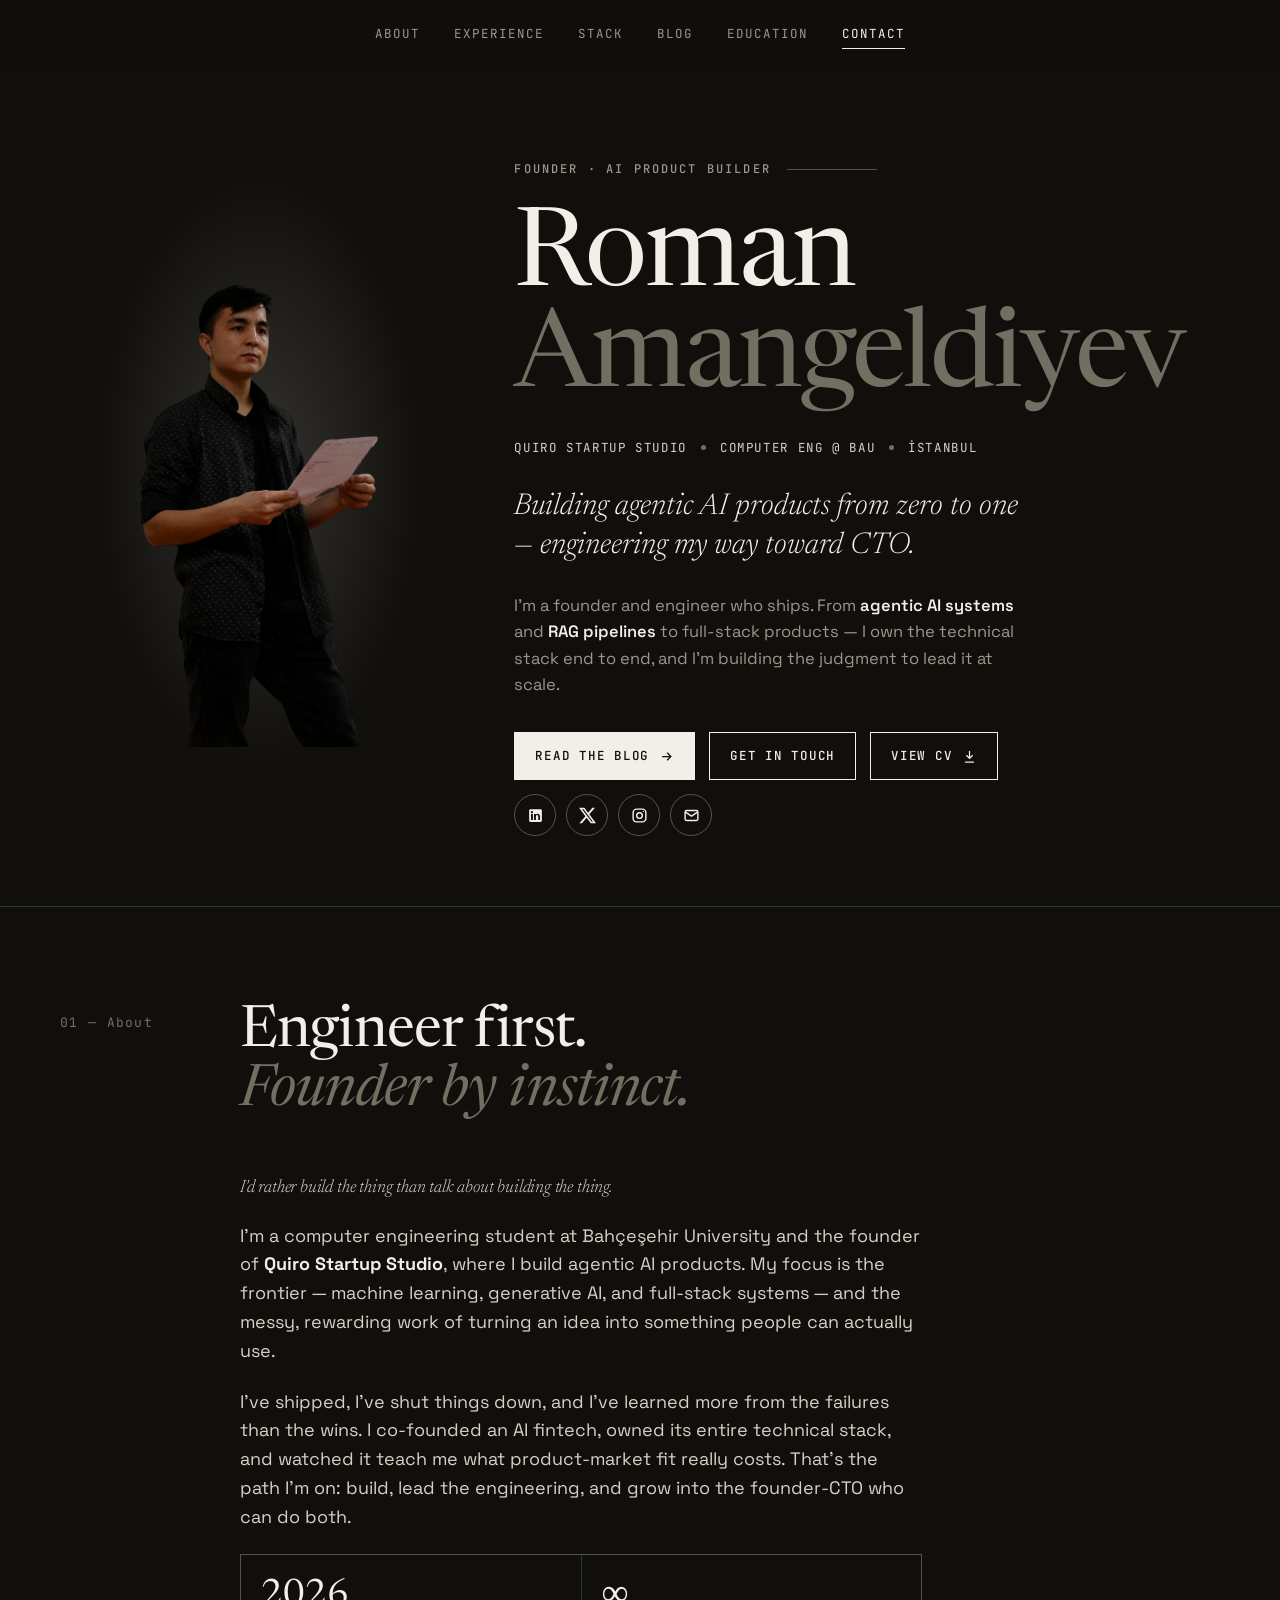
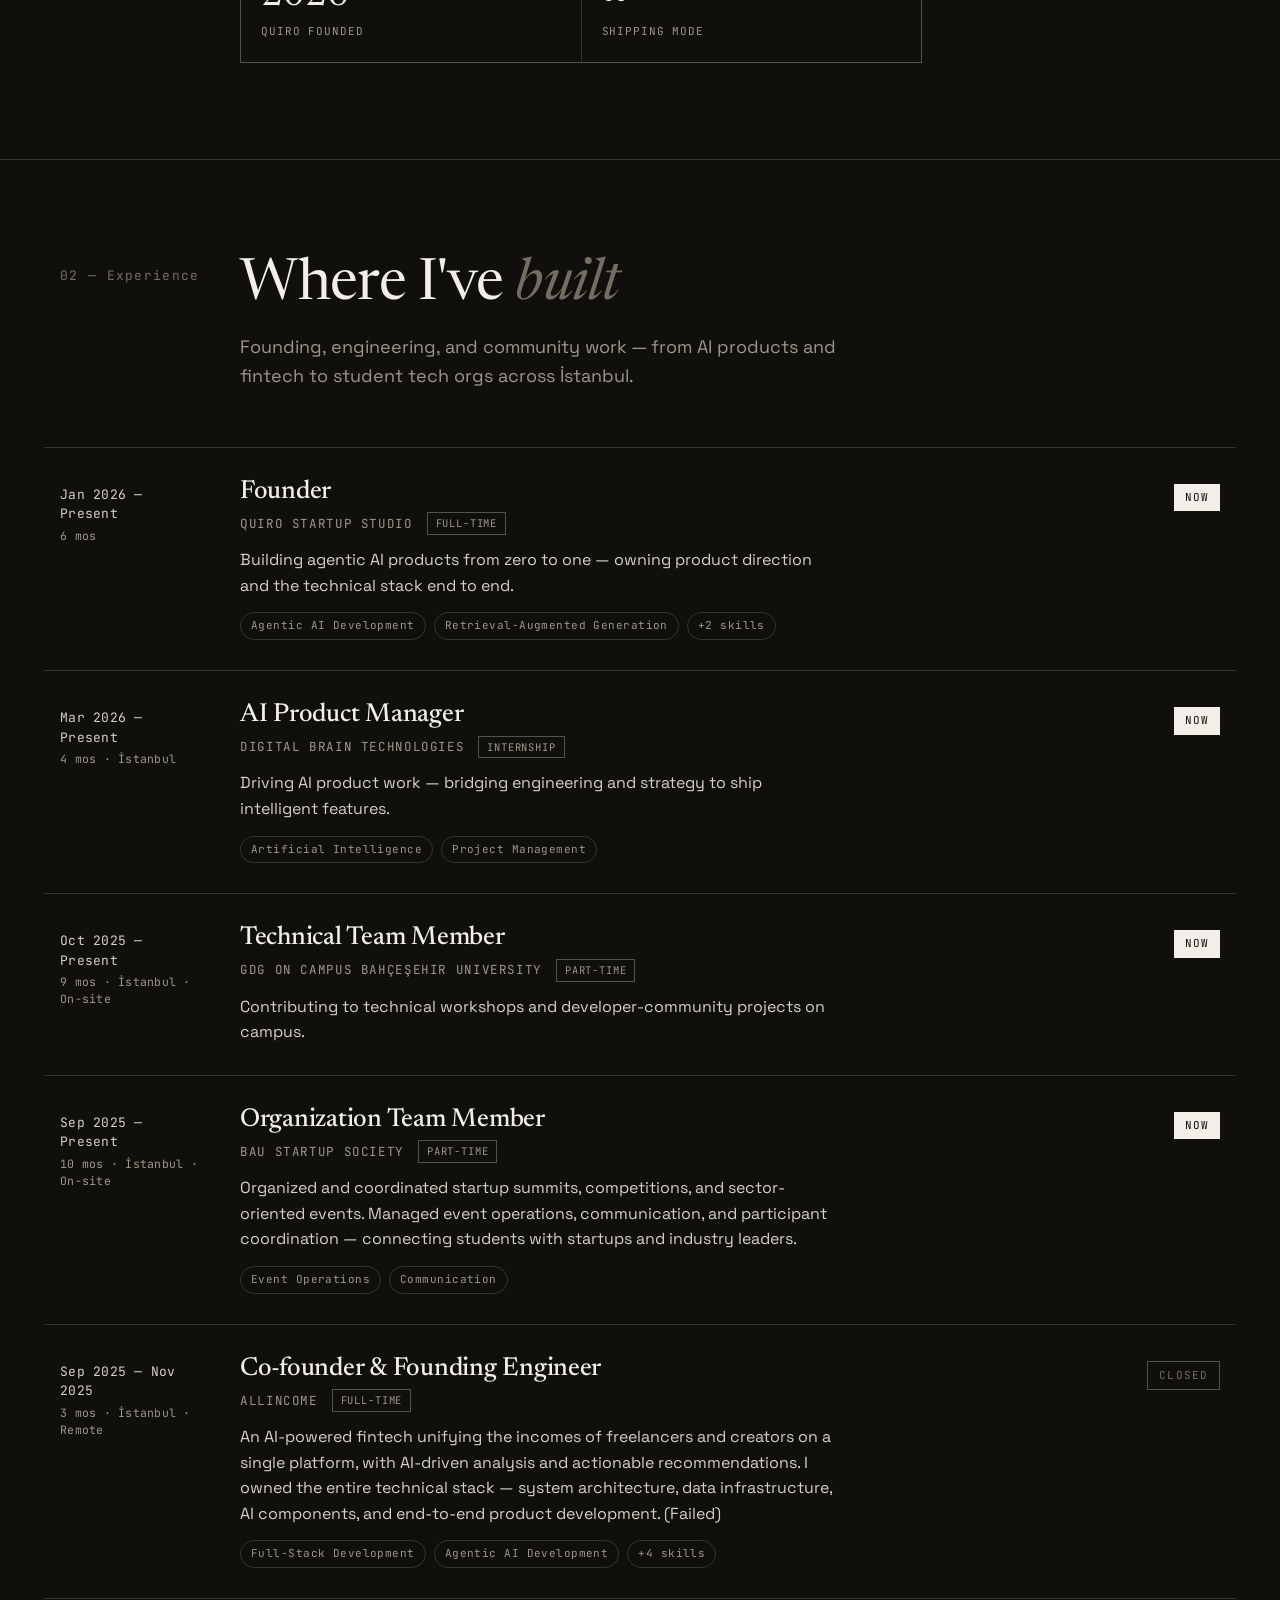
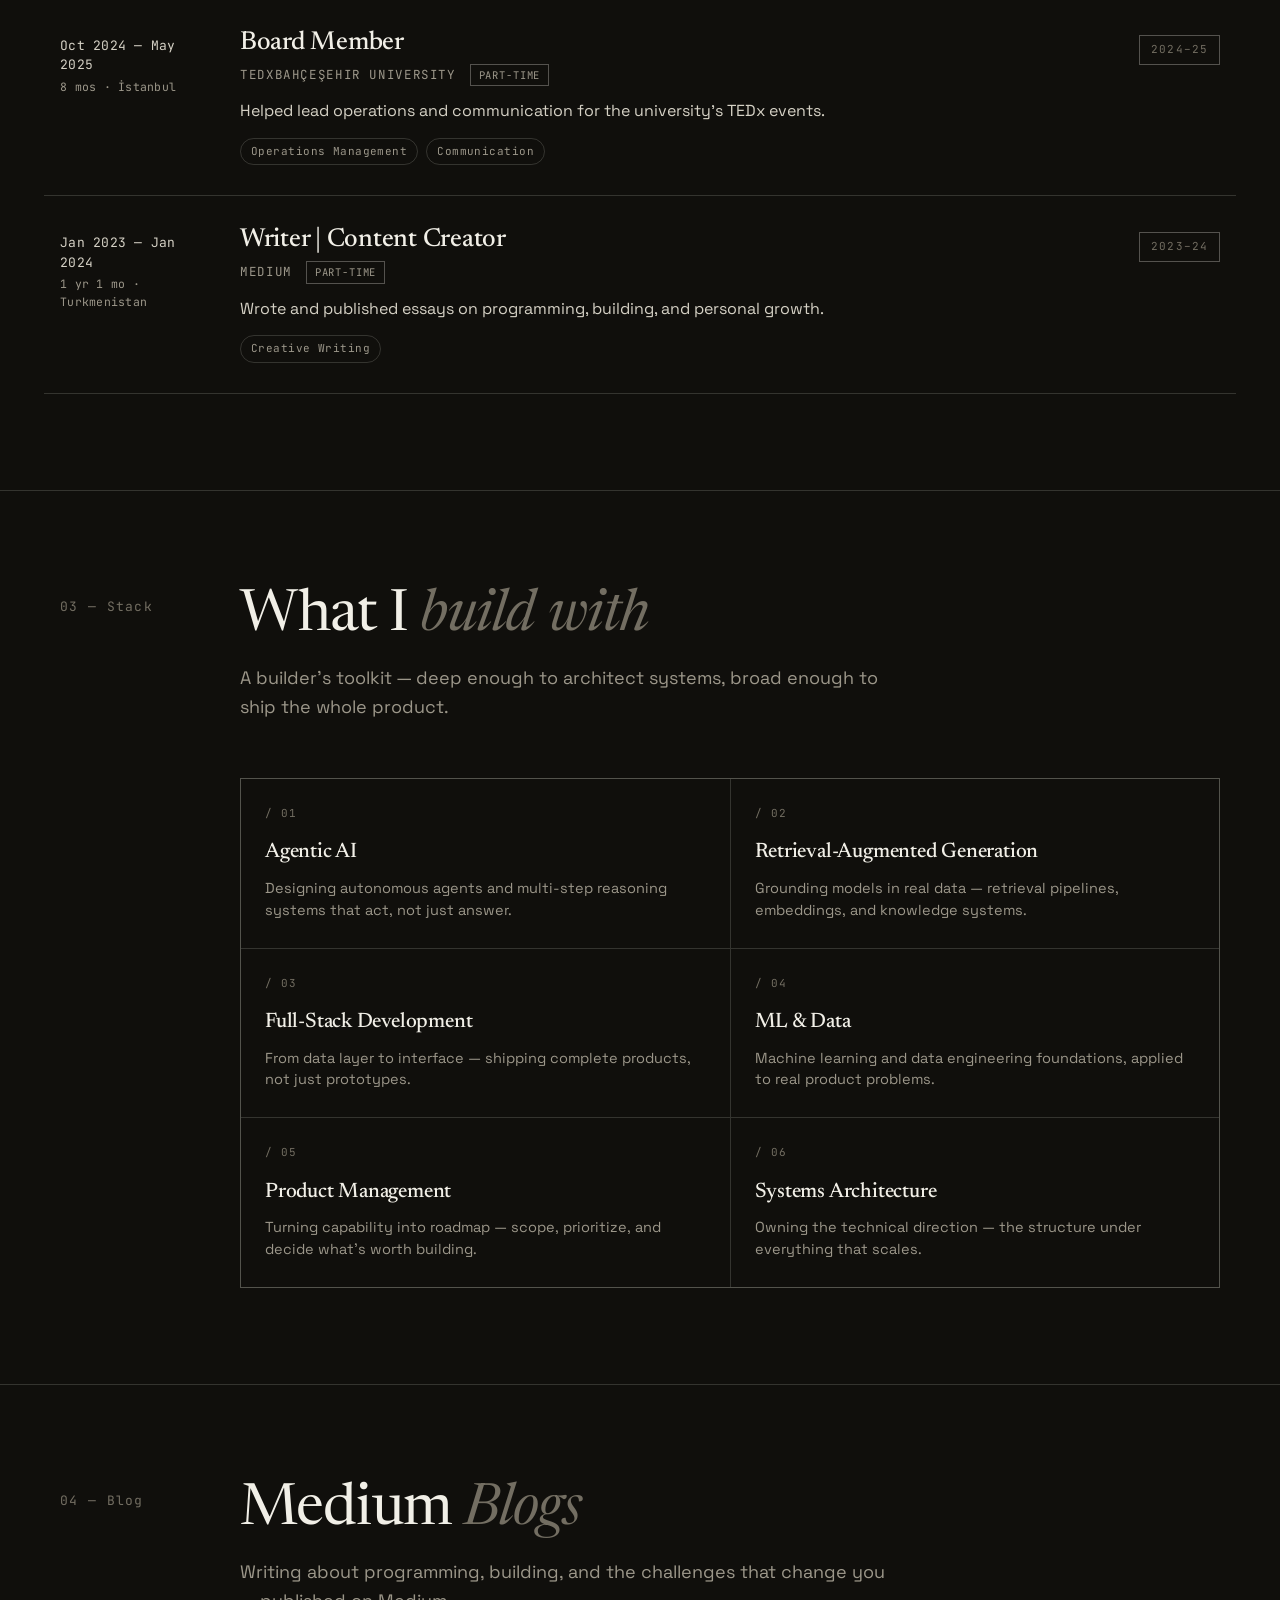
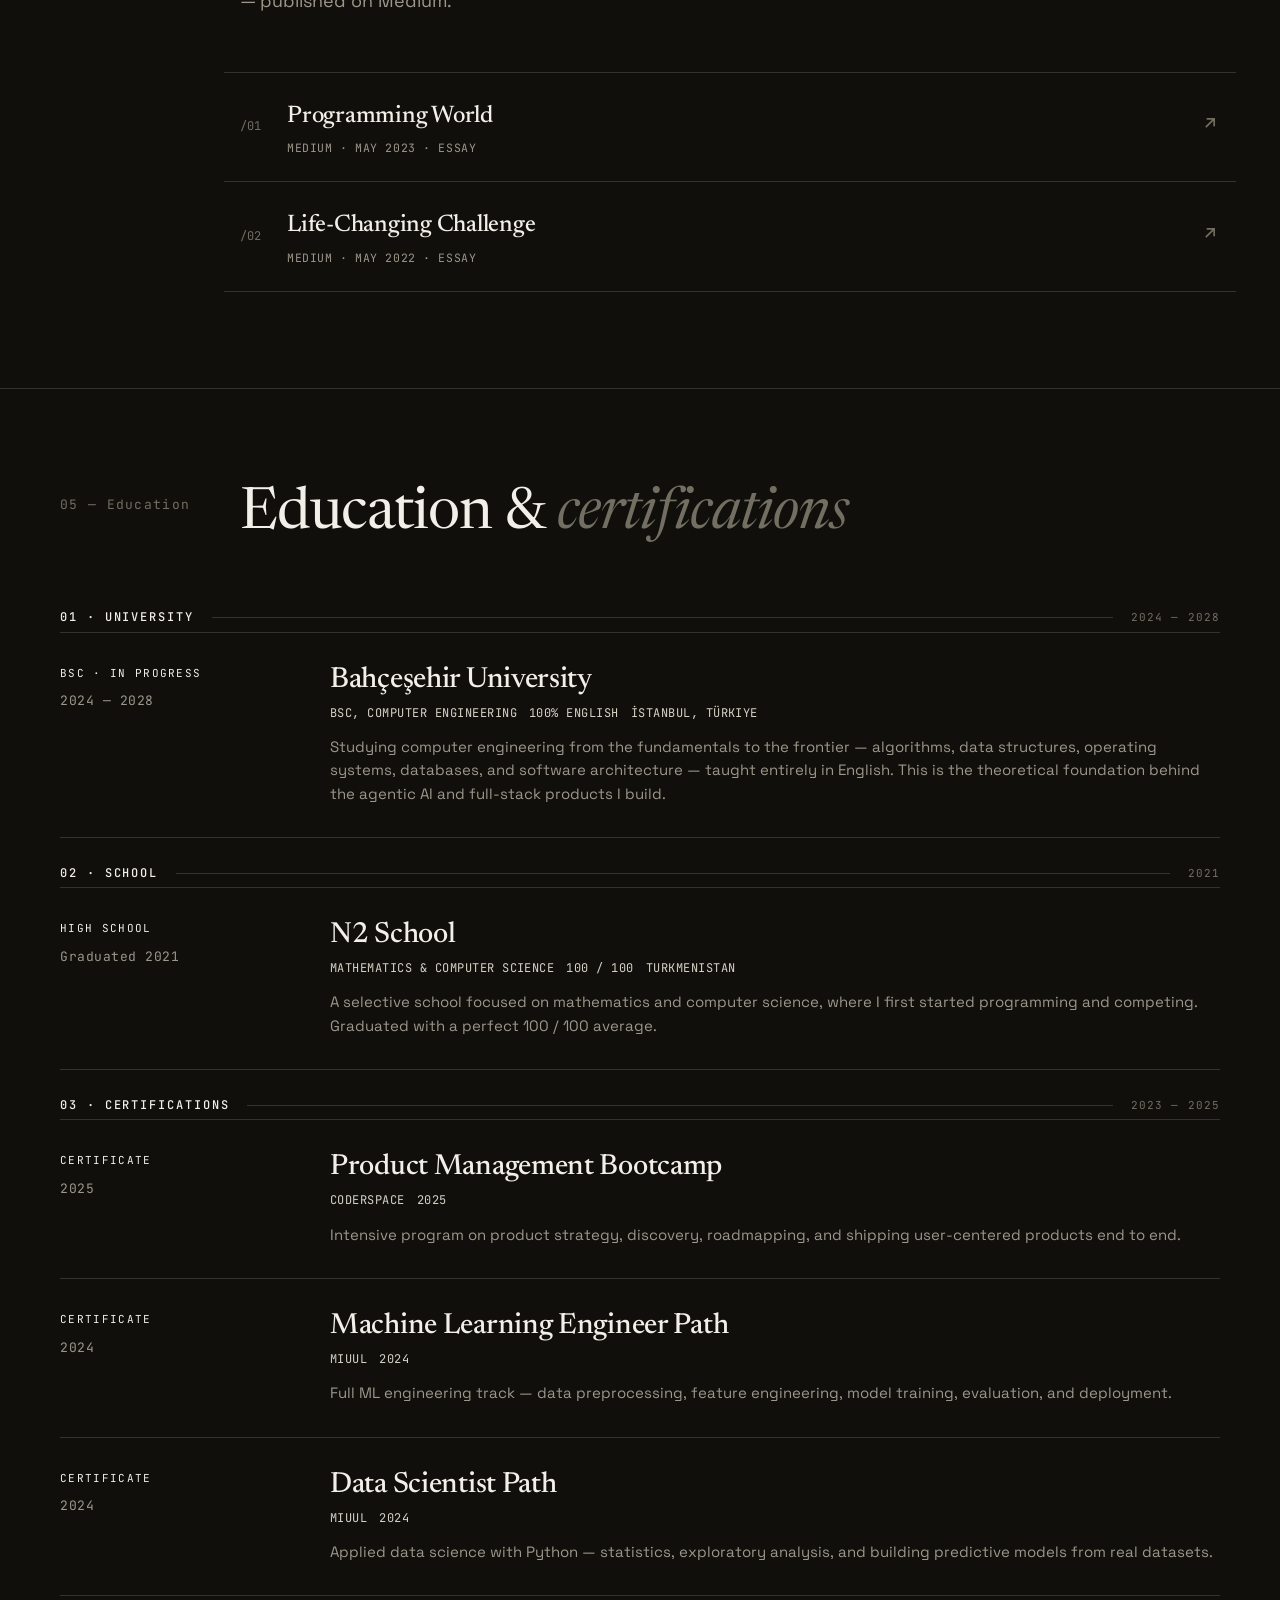
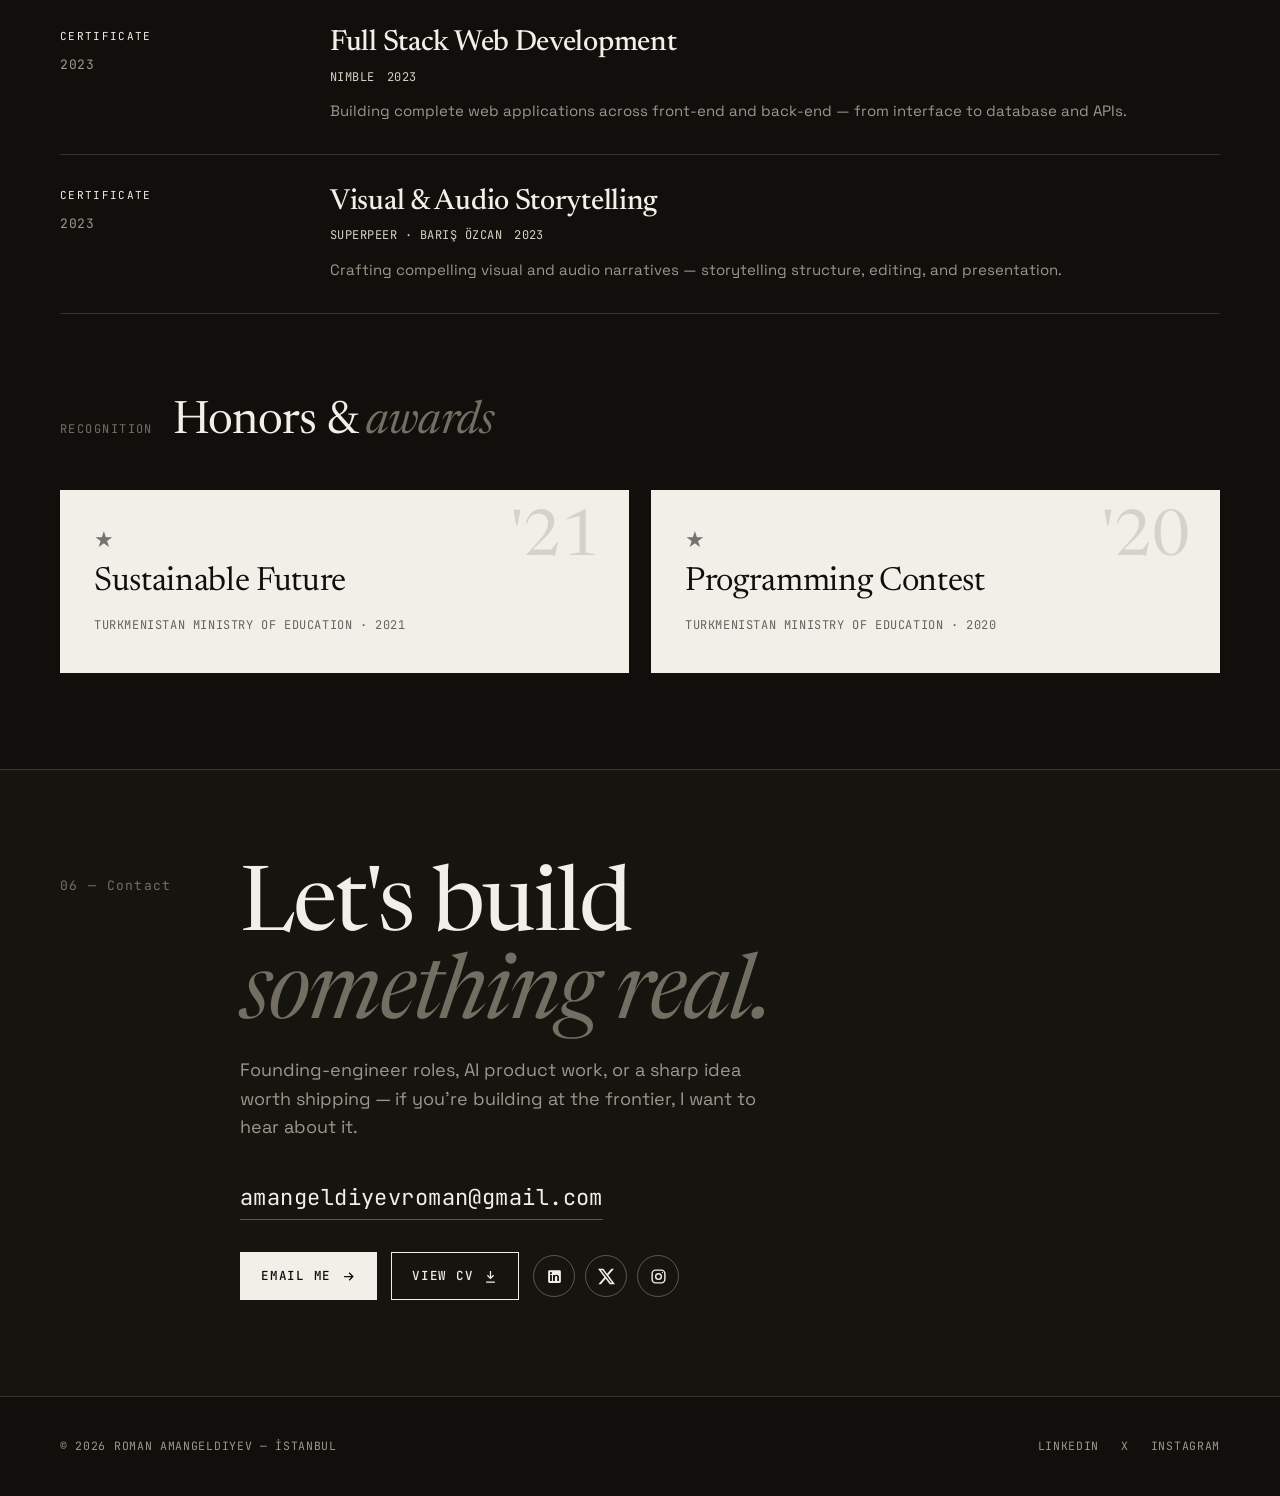
==== index.html @ cb84f057 "Fix URL typos in Open Graph metadata" ====
<!DOCTYPE html>
<html lang="en" data-theme="ink">
<head>
<meta charset="UTF-8" />
<meta name="viewport" content="width=device-width, initial-scale=1.0" />
<title>Roman Amangeldiyev — Founder & AI Product Builder</title>
<meta name="description" content="Roman Amangeldiyev — founder of Quiro Startup Studio and computer engineering student building agentic AI products from zero to one." />
<link rel="icon" type="image/svg+xml" href="assets/favicon.svg" />
<!-- SEO -->
<link rel="canonical" href="https://romanamangeldiev.github.io/" />
<meta name="robots" content="index, follow" />
<meta name="author" content="Roman Amangeldiyev" />
<!-- Google Search Console doğrulama tag'ini aşağıdaki satıra yapıştır (Verify adımında verilecek):
<meta name="google-site-verification" content="BURAYA_KOD" /> -->
<!-- Open Graph -->
<meta name="google-site-verification" content="Z0dlV5sCwQTFWwFZpipn6gQgQGacBdBtWV0O-WYoceY" />
<meta property="og:type" content="website" />
<meta property="og:url" content="https://romanamangeldiyev.github.io/" />
<meta property="og:site_name" content="Roman Amangeldiyev" />
<meta property="og:title" content="Roman Amangeldiyev — Founder & AI Product Builder" />
<meta property="og:description" content="Founder of Quiro Startup Studio building agentic AI products from zero to one — engineering my way toward CTO." />
<meta property="og:image" content="https://romanamangeldiev.github.io/assets/og-image.jpg" />
<meta property="og:image:width" content="1200" />
<meta property="og:image:height" content="630" />
<meta name="twitter:card" content="summary_large_image" />
<meta name="twitter:title" content="Roman Amangeldiyev — Founder & AI Product Builder" />
<meta name="twitter:description" content="Founder of Quiro Startup Studio building agentic AI products from zero to one." />
<meta name="twitter:image" content="https://romanamangeldiev.github.io/assets/og-image.jpg" />
<link rel="preconnect" href="https://fonts.googleapis.com">
<link rel="preconnect" href="https://fonts.gstatic.com" crossorigin>
<link href="https://fonts.googleapis.com/css2?family=Newsreader:ital,opsz,wght@0,6..72,300;0,6..72,400;0,6..72,500;0,6..72,600;1,6..72,300;1,6..72,400;1,6..72,500&family=Spectral:ital,wght@0,300;0,400;0,500;1,300;1,400&family=Instrument+Serif:ital@0;1&family=Space+Grotesk:wght@400;500;600;700&family=JetBrains+Mono:wght@400;500;600&display=swap" rel="stylesheet">
<link rel="stylesheet" href="styles.css" />
<script>document.documentElement.classList.add('js');</script>
<script type="application/ld+json">
{
  "@context": "https://schema.org",
  "@graph": [
    {
      "@type": "WebSite",
      "@id": "https://romanamangeldiyev.github.io/#website",
      "url": "https://romanamangeldiyev.github.io/",
      "name": "Roman Amangeldiyev",
      "publisher": { "@id": "https://romanamangeldiyev.github.io/#person" },
      "inLanguage": "en"
    },
    {
      "@type": "Person",
      "@id": "https://romanamangeldiev.github.io/#person",
      "name": "Roman Amangeldiyev",
      "url": "https://romanamangeldiev.github.io/",
      "image": "https://romanamangeldiev.github.io/assets/roman-portrait-cutout.png",
      "jobTitle": "Founder",
      "email": "mailto:amangeldiyevroman@gmail.com",
      "worksFor": {
        "@type": "Organization",
        "name": "Quiro Startup Studio"
      },
      "affiliation": {
        "@type": "CollegeOrUniversity",
        "name": "Bahçeşehir University"
      },
      "address": {
        "@type": "PostalAddress",
        "addressLocality": "Istanbul",
        "addressCountry": "TR"
      },
      "knowsAbout": ["Agentic AI", "Retrieval-Augmented Generation", "Machine Learning", "Full-Stack Development", "Product Management", "Systems Architecture"],
      "sameAs": [
        "https://www.linkedin.com/in/roman-amangeldiyev/",
        "https://x.com/romanamageldi",
        "https://www.instagram.com/romanamangeldiyev/",
        "https://github.com/romanamangeldiyev",
        "https://medium.com/@romanamangeldiev",
        "https://medium.com/@tmprogrammer"
      ]
    }
  ]
}
</script>
</head>
<body>

<header class="nav" id="nav">
  <div class="wrap nav-inner">
    <nav class="navlinks">
      <a href="#about">About</a>
      <a href="#experience">Experience</a>
      <a href="#stack">Stack</a>
      <a href="#writing">Blog</a>
      <a href="#credentials">Education</a>
      <a href="#contact">Contact</a>
    </nav>
  </div>
</header>

<main id="top">

  <!-- HERO -->
  <section class="hero" style="border-top:none;">
    <div class="wrap">
      <div class="hero-grid">
        <div class="hero-text">
          <div class="kicker-row reveal">
            <span class="mono">Founder · AI Product Builder</span>
            <span class="ln"></span>
          </div>
          <h1 class="name reveal">Roman<br><span class="last">Amangeldiyev</span></h1>
          <div class="role-line reveal">
            <span class="chip">Quiro Startup Studio</span>
            <span class="sep"></span>
            <span class="chip">Computer Eng @ BAU</span>
            <span class="sep"></span>
            <span class="chip">İstanbul</span>
          </div>
          <p class="statement reveal">Building agentic AI products from zero to one — engineering my way toward CTO.</p>
          <p class="lead reveal">I'm a founder and engineer who ships. From <b>agentic AI systems</b> and <b>RAG pipelines</b> to full-stack products — I own the technical stack end to end, and I'm building the judgment to lead it at scale.</p>
          <div class="cta-row reveal">
            <a class="btn" href="#writing"><span>Read the blog</span> <svg viewBox="0 0 24 24" fill="none" stroke="currentColor" stroke-width="2"><path d="M5 12h14M13 6l6 6-6 6"/></svg></a>
            <a class="btn ghost" href="#contact">Get in touch</a>
            <a class="btn ghost" id="cvBtnHero" href="#" target="_blank" rel="noopener"><span>View CV</span> <svg viewBox="0 0 24 24" fill="none" stroke="currentColor" stroke-width="2"><path d="M12 3v12M7 10l5 5 5-5M5 21h14"/></svg></a>
            <div class="socials">
              <a class="soc" href="https://www.linkedin.com/in/roman-amangeldiyev/" target="_blank" rel="noopener" aria-label="LinkedIn"><svg viewBox="0 0 24 24" fill="currentColor"><path d="M19 3a2 2 0 0 1 2 2v14a2 2 0 0 1-2 2H5a2 2 0 0 1-2-2V5a2 2 0 0 1 2-2h14zM8.34 18.34V9.99H5.67v8.35h2.67zM7 8.81a1.55 1.55 0 1 0 0-3.1 1.55 1.55 0 0 0 0 3.1zm11.34 9.53v-4.93c0-2.6-1.39-3.81-3.24-3.81a2.8 2.8 0 0 0-2.53 1.39v-1.19h-2.67v8.54h2.67v-4.73c0-1.25.24-2.45 1.78-2.45 1.53 0 1.55 1.43 1.55 2.53v4.65h2.84z"/></svg></a>
              <a class="soc" href="https://x.com/romanamageldi" target="_blank" rel="noopener" aria-label="X"><svg viewBox="0 0 24 24" fill="currentColor"><path d="M18.9 1.15h3.68l-8.04 9.19L24 22.85h-7.41l-5.8-7.58-6.64 7.58H.46l8.6-9.83L0 1.15h7.6l5.24 6.93 6.06-6.93zm-1.29 19.5h2.04L6.48 3.24H4.29l13.32 17.4z"/></svg></a>
              <a class="soc" href="https://www.instagram.com/romanamangeldiyev/" target="_blank" rel="noopener" aria-label="Instagram"><svg viewBox="0 0 24 24" fill="none" stroke="currentColor" stroke-width="2"><rect x="3" y="3" width="18" height="18" rx="5"/><circle cx="12" cy="12" r="4"/><circle cx="17.5" cy="6.5" r="1" fill="currentColor" stroke="none"/></svg></a>
              <a class="soc" href="mailto:amangeldiyevroman@gmail.com" aria-label="Email"><svg viewBox="0 0 24 24" fill="none" stroke="currentColor" stroke-width="2"><rect x="3" y="5" width="18" height="14" rx="2"/><path d="m3 7 9 6 9-6"/></svg></a>
            </div>
          </div>
        </div>
        <div class="portrait reveal">
          <div class="frame">
            <img src="assets/roman-portrait-cutout.png" width="760" height="950" alt="Roman Amangeldiyev" fetchpriority="high" decoding="async" onload="this.closest('.portrait').classList.add('img-loaded')" />
          </div>
        </div>
      </div>
    </div>
  </section>

  <!-- ABOUT -->
  <section id="about">
    <div class="wrap">
      <div class="sec-head reveal">
        <div class="sec-num">01 — About</div>
        <div>
          <h2 class="sec-title">Engineer first.<br><em>Founder by instinct.</em></h2>
        </div>
      </div>
      <div class="about-grid">
        <div class="sec-num reveal" style="opacity:.0;"></div>
        <div class="about-body">
          <p class="pullquote reveal">I'd rather build the thing than talk about building the thing.</p>
          <p class="reveal">I'm a computer engineering student at Bahçeşehir University and the founder of <b style="color:var(--ink)">Quiro Startup Studio</b>, where I build agentic AI products. My focus is the frontier — machine learning, generative AI, and full-stack systems — and the messy, rewarding work of turning an idea into something people can actually use.</p>
          <p class="reveal">I've shipped, I've shut things down, and I've learned more from the failures than the wins. I co-founded an AI fintech, owned its entire technical stack, and watched it teach me what product-market fit really costs. That's the path I'm on: build, lead the engineering, and grow into the founder-CTO who can do both.</p>
          <div class="facts reveal">
            <div class="fact"><div class="n">2026</div><div class="l">Quiro founded</div></div>
            <div class="fact"><div class="n">∞</div><div class="l">Shipping mode</div></div>
          </div>
        </div>
      </div>
    </div>
  </section>

  <!-- EXPERIENCE -->
  <section id="experience">
    <div class="wrap">
      <div class="sec-head reveal">
        <div class="sec-num">02 — Experience</div>
        <div>
          <h2 class="sec-title">Where I've <em>built</em></h2>
          <p class="sec-intro">Founding, engineering, and community work — from AI products and fintech to student tech orgs across İstanbul.</p>
        </div>
      </div>
      <div class="work-list">

        <div class="role reveal">
          <div class="when">Jan 2026 — Present<span class="yrs">6 mos</span></div>
          <div class="main">
            <h3>Founder</h3>
            <div class="org">Quiro Startup Studio <span class="badge">Full-time</span></div>
            <p class="desc">Building agentic AI products from zero to one — owning product direction and the technical stack end to end.</p>
            <div class="tags"><span>Agentic AI Development</span><span>Retrieval-Augmented Generation</span><span>+2 skills</span></div>
          </div>
          <div class="stamp">Now</div>
        </div>

        <div class="role reveal">
          <div class="when">Mar 2026 — Present<span class="yrs">4 mos · İstanbul</span></div>
          <div class="main">
            <h3>AI Product Manager</h3>
            <div class="org">Digital Brain Technologies <span class="badge">Internship</span></div>
            <p class="desc">Driving AI product work — bridging engineering and strategy to ship intelligent features.</p>
            <div class="tags"><span>Artificial Intelligence</span><span>Project Management</span></div>
          </div>
          <div class="stamp">Now</div>
        </div>

        <div class="role reveal">
          <div class="when">Oct 2025 — Present<span class="yrs">9 mos · İstanbul · On-site</span></div>
          <div class="main">
            <h3>Technical Team Member</h3>
            <div class="org">GDG on Campus Bahçeşehir University <span class="badge">Part-time</span></div>
            <p class="desc">Contributing to technical workshops and developer-community projects on campus.</p>
          </div>
          <div class="stamp">Now</div>
        </div>

        <div class="role reveal">
          <div class="when">Sep 2025 — Present<span class="yrs">10 mos · İstanbul · On-site</span></div>
          <div class="main">
            <h3>Organization Team Member</h3>
            <div class="org">BAU Startup Society <span class="badge">Part-time</span></div>
            <p class="desc">Organized and coordinated startup summits, competitions, and sector-oriented events. Managed event operations, communication, and participant coordination — connecting students with startups and industry leaders.</p>
            <div class="tags"><span>Event Operations</span><span>Communication</span></div>
          </div>
          <div class="stamp">Now</div>
        </div>

        <div class="role reveal">
          <div class="when">Sep 2025 — Nov 2025<span class="yrs">3 mos · İstanbul · Remote</span></div>
          <div class="main">
            <h3>Co-founder &amp; Founding Engineer</h3>
            <div class="org">Allincome <span class="badge">Full-time</span></div>
            <p class="desc">An AI-powered fintech unifying the incomes of freelancers and creators on a single platform, with AI-driven analysis and actionable recommendations. I owned the entire technical stack — system architecture, data infrastructure, AI components, and end-to-end product development. (Failed)</p>
            <div class="tags"><span>Full-Stack Development</span><span>Agentic AI Development</span><span>+4 skills</span></div>
          </div>
          <div class="stamp muted">Closed</div>
        </div>

        <div class="role reveal">
          <div class="when">Oct 2024 — May 2025<span class="yrs">8 mos · İstanbul</span></div>
          <div class="main">
            <h3>Board Member</h3>
            <div class="org">TEDxBahçeşehir University <span class="badge">Part-time</span></div>
            <p class="desc">Helped lead operations and communication for the university's TEDx events.</p>
            <div class="tags"><span>Operations Management</span><span>Communication</span></div>
          </div>
          <div class="stamp muted">2024–25</div>
        </div>

        <div class="role reveal">
          <div class="when">Jan 2023 — Jan 2024<span class="yrs">1 yr 1 mo · Turkmenistan</span></div>
          <div class="main">
            <h3>Writer | Content Creator</h3>
            <div class="org">Medium <span class="badge">Part-time</span></div>
            <p class="desc">Wrote and published essays on programming, building, and personal growth.</p>
            <div class="tags"><span>Creative Writing</span></div>
          </div>
          <div class="stamp muted">2023–24</div>
        </div>

      </div>
    </div>
  </section>

  <!-- STACK -->
  <section id="stack">
    <div class="wrap">
      <div class="sec-head reveal">
        <div class="sec-num">03 — Stack</div>
        <div>
          <h2 class="sec-title">What I <em>build with</em></h2>
          <p class="sec-intro">A builder's toolkit — deep enough to architect systems, broad enough to ship the whole product.</p>
        </div>
      </div>
      <div class="stack-grid">
        <div class="sec-num reveal" style="opacity:0;"></div>
        <div>
          <div class="cap-grid reveal">
            <div class="cap"><div class="ci">/ 01</div><h4>Agentic AI</h4><p>Designing autonomous agents and multi-step reasoning systems that act, not just answer.</p></div>
            <div class="cap"><div class="ci">/ 02</div><h4>Retrieval-Augmented Generation</h4><p>Grounding models in real data — retrieval pipelines, embeddings, and knowledge systems.</p></div>
            <div class="cap"><div class="ci">/ 03</div><h4>Full-Stack Development</h4><p>From data layer to interface — shipping complete products, not just prototypes.</p></div>
            <div class="cap"><div class="ci">/ 04</div><h4>ML &amp; Data</h4><p>Machine learning and data engineering foundations, applied to real product problems.</p></div>
            <div class="cap"><div class="ci">/ 05</div><h4>Product Management</h4><p>Turning capability into roadmap — scope, prioritize, and decide what's worth building.</p></div>
            <div class="cap"><div class="ci">/ 06</div><h4>Systems Architecture</h4><p>Owning the technical direction — the structure under everything that scales.</p></div>
          </div>
        </div>
      </div>
    </div>
  </section>

  <!-- WRITING -->
  <section id="writing">
    <div class="wrap">
      <div class="sec-head reveal">
        <div class="sec-num">04 — Blog</div>
        <div>
          <h2 class="sec-title">Medium <em>Blogs</em></h2>
          <p class="sec-intro">Writing about programming, building, and the challenges that change you — published on Medium.</p>
        </div>
      </div>
      <div class="writing-grid">
        <div class="sec-num reveal" style="opacity:0;"></div>
        <div class="posts">
          <a class="post reveal" href="https://medium.com/@tmprogrammer" target="_blank" rel="noopener">
            <span class="idx">/01</span>
            <div><h4>Programming World</h4><div class="pm">Medium · May 2023 · Essay</div></div>
            <span class="arr"><svg viewBox="0 0 24 24" fill="none" stroke="currentColor" stroke-width="2"><path d="M7 17 17 7M8 7h9v9"/></svg></span>
          </a>
          <a class="post reveal" href="https://medium.com/@romanamangeldiev" target="_blank" rel="noopener">
            <span class="idx">/02</span>
            <div><h4>Life-Changing Challenge</h4><div class="pm">Medium · May 2022 · Essay</div></div>
            <span class="arr"><svg viewBox="0 0 24 24" fill="none" stroke="currentColor" stroke-width="2"><path d="M7 17 17 7M8 7h9v9"/></svg></span>
          </a>
        </div>
      </div>
    </div>
  </section>

  <!-- CREDENTIALS -->
  <section id="credentials">
    <div class="wrap">
      <div class="sec-head reveal">
        <div class="sec-num">05 — Education</div>
        <div>
          <h2 class="sec-title">Education &amp; <em>certifications</em></h2>
        </div>
      </div>
      <div class="cred-wrap reveal">

        <div class="edu-group-label"><span class="gl">01 · University</span><span class="ln"></span><span class="gn">2024 — 2028</span></div>
        <div class="edu-track">
          <div class="edu-step">
            <div class="el"><div class="step-num">BSc · In progress</div><div class="yr">2024 — 2028</div></div>
            <div>
              <div class="t">Bahçeşehir University</div>
              <div class="meta"><span>BSc, Computer Engineering</span><span>100% English</span><span>İstanbul, Türkiye</span></div>
              <div class="s">Studying computer engineering from the fundamentals to the frontier — algorithms, data structures, operating systems, databases, and software architecture — taught entirely in English. This is the theoretical foundation behind the agentic AI and full-stack products I build.</div>
            </div>
          </div>
        </div>

        <div class="edu-group-label"><span class="gl">02 · School</span><span class="ln"></span><span class="gn">2021</span></div>
        <div class="edu-track">
          <div class="edu-step">
            <div class="el"><div class="step-num">High School</div><div class="yr">Graduated 2021</div></div>
            <div>
              <div class="t">N2 School</div>
              <div class="meta"><span>Mathematics &amp; Computer Science</span><span>100 / 100</span><span>Turkmenistan</span></div>
              <div class="s">A selective school focused on mathematics and computer science, where I first started programming and competing. Graduated with a perfect 100 / 100 average.</div>
            </div>
          </div>
        </div>

        <div class="edu-group-label"><span class="gl">03 · Certifications</span><span class="ln"></span><span class="gn">2023 — 2025</span></div>
        <div class="edu-track">
          <div class="edu-step">
            <div class="el"><div class="step-num">Certificate</div><div class="yr">2025</div></div>
            <div>
              <div class="t">Product Management Bootcamp</div>
              <div class="meta"><span>Coderspace</span><span>2025</span></div>
              <div class="s">Intensive program on product strategy, discovery, roadmapping, and shipping user-centered products end to end.</div>
            </div>
          </div>
          <div class="edu-step">
            <div class="el"><div class="step-num">Certificate</div><div class="yr">2024</div></div>
            <div>
              <div class="t">Machine Learning Engineer Path</div>
              <div class="meta"><span>Miuul</span><span>2024</span></div>
              <div class="s">Full ML engineering track — data preprocessing, feature engineering, model training, evaluation, and deployment.</div>
            </div>
          </div>
          <div class="edu-step">
            <div class="el"><div class="step-num">Certificate</div><div class="yr">2024</div></div>
            <div>
              <div class="t">Data Scientist Path</div>
              <div class="meta"><span>Miuul</span><span>2024</span></div>
              <div class="s">Applied data science with Python — statistics, exploratory analysis, and building predictive models from real datasets.</div>
            </div>
          </div>
          <div class="edu-step">
            <div class="el"><div class="step-num">Certificate</div><div class="yr">2023</div></div>
            <div>
              <div class="t">Full Stack Web Development</div>
              <div class="meta"><span>Nimble</span><span>2023</span></div>
              <div class="s">Building complete web applications across front-end and back-end — from interface to database and APIs.</div>
            </div>
          </div>
          <div class="edu-step">
            <div class="el"><div class="step-num">Certificate</div><div class="yr">2023</div></div>
            <div>
              <div class="t">Visual &amp; Audio Storytelling</div>
              <div class="meta"><span>Superpeer · Barış Özcan</span><span>2023</span></div>
              <div class="s">Crafting compelling visual and audio narratives — storytelling structure, editing, and presentation.</div>
            </div>
          </div>
        </div>

        <div class="honors">
          <div class="honors-head">
            <span class="hk">Recognition</span>
            <h3>Honors &amp; <em>awards</em></h3>
          </div>
          <div class="honors-grid">
            <div class="honor-card">
              <div class="hy">'21</div>
              <div class="star">★</div>
              <div class="ht">Sustainable Future</div>
              <div class="hs">Turkmenistan Ministry of Education · 2021</div>
            </div>
            <div class="honor-card">
              <div class="hy">'20</div>
              <div class="star">★</div>
              <div class="ht">Programming Contest</div>
              <div class="hs">Turkmenistan Ministry of Education · 2020</div>
            </div>
          </div>
        </div>
      </div>
    </div>
  </section>

  <!-- CONTACT -->
  <section id="contact" class="contact">
    <div class="wrap">
      <div class="contact-grid">
        <div class="sec-num reveal">06 — Contact</div>
        <div>
          <h2 class="contact-big reveal">Let's build<br><em>something real.</em></h2>
          <p class="contact-sub reveal">Founding-engineer roles, AI product work, or a sharp idea worth shipping — if you're building at the frontier, I want to hear about it.</p>
          <div class="contact-actions reveal">
            <a class="email-link" href="mailto:amangeldiyevroman@gmail.com">amangeldiyevroman@gmail.com</a>
          </div>
          <div class="cta-row reveal" style="margin-top:32px;">
            <a class="btn" href="mailto:amangeldiyevroman@gmail.com"><span>Email me</span> <svg viewBox="0 0 24 24" fill="none" stroke="currentColor" stroke-width="2"><path d="M5 12h14M13 6l6 6-6 6"/></svg></a>
            <a class="btn ghost" id="cvBtnContact" href="#" target="_blank" rel="noopener"><span>View CV</span> <svg viewBox="0 0 24 24" fill="none" stroke="currentColor" stroke-width="2"><path d="M12 3v12M7 10l5 5 5-5M5 21h14"/></svg></a>
            <div class="socials">
              <a class="soc" href="https://www.linkedin.com/in/roman-amangeldiyev/" target="_blank" rel="noopener" aria-label="LinkedIn"><svg viewBox="0 0 24 24" fill="currentColor"><path d="M19 3a2 2 0 0 1 2 2v14a2 2 0 0 1-2 2H5a2 2 0 0 1-2-2V5a2 2 0 0 1 2-2h14zM8.34 18.34V9.99H5.67v8.35h2.67zM7 8.81a1.55 1.55 0 1 0 0-3.1 1.55 1.55 0 0 0 0 3.1zm11.34 9.53v-4.93c0-2.6-1.39-3.81-3.24-3.81a2.8 2.8 0 0 0-2.53 1.39v-1.19h-2.67v8.54h2.67v-4.73c0-1.25.24-2.45 1.78-2.45 1.53 0 1.55 1.43 1.55 2.53v4.65h2.84z"/></svg></a>
              <a class="soc" href="https://x.com/romanamageldi" target="_blank" rel="noopener" aria-label="X"><svg viewBox="0 0 24 24" fill="currentColor"><path d="M18.9 1.15h3.68l-8.04 9.19L24 22.85h-7.41l-5.8-7.58-6.64 7.58H.46l8.6-9.83L0 1.15h7.6l5.24 6.93 6.06-6.93zm-1.29 19.5h2.04L6.48 3.24H4.29l13.32 17.4z"/></svg></a>
              <a class="soc" href="https://www.instagram.com/romanamangeldiyev/" target="_blank" rel="noopener" aria-label="Instagram"><svg viewBox="0 0 24 24" fill="none" stroke="currentColor" stroke-width="2"><rect x="3" y="3" width="18" height="18" rx="5"/><circle cx="12" cy="12" r="4"/><circle cx="17.5" cy="6.5" r="1" fill="currentColor" stroke="none"/></svg></a>
            </div>
          </div>
        </div>
      </div>
    </div>
  </section>
</main>

<footer>
  <div class="wrap foot-inner">
    <div class="l">© <span id="yr"></span> Roman Amangeldiyev — İstanbul</div>
    <div class="r">
      <a href="https://www.linkedin.com/in/roman-amangeldiyev/" target="_blank" rel="noopener">LinkedIn</a>
      <a href="https://x.com/romanamageldi" target="_blank" rel="noopener">X</a>
      <a href="https://www.instagram.com/romanamangeldiyev/" target="_blank" rel="noopener">Instagram</a>
    </div>
  </div>
</footer>

<button class="to-top" id="toTop" aria-label="Back to top" title="Back to top">
  <svg viewBox="0 0 24 24" fill="none" stroke="currentColor" stroke-width="2"><path d="M12 19V5M5 12l7-7 7 7"/></svg>
</button>

<script src="script.js" defer></script>
</body>
</html>
---- styles.css ----
:root{
  --paper:#F2F0E8;
  --paper-2:#ECEAE0;
  --card:#FAF8F2;
  --ink:#16140F;
  --ink-soft:#3A372F;
  --muted:#6E6A5F;
  --faint:#928D80;
  --line:rgba(22,20,15,.14);
  --line-strong:rgba(22,20,15,.26);
  --accent:#16140F;
  --accent-ink:#F2F0E8;
  --font-display:'Newsreader', Georgia, serif;
  --font-sans:'Space Grotesk', system-ui, sans-serif;
  --font-mono:'JetBrains Mono', ui-monospace, monospace;
  --maxw:1240px;
}
html{scroll-behavior:smooth;scroll-padding-top:88px;}
@media(prefers-reduced-motion:reduce){html{scroll-behavior:auto;}}
[data-theme="ink"]{
  --paper:#100F0C;
  --paper-2:#16140F;
  --card:#1A1813;
  --ink:#F1EFE7;
  --ink-soft:#D5D1C5;
  --muted:#9C978A;
  --faint:#736E62;
  --line:rgba(241,239,231,.16);
  --line-strong:rgba(241,239,231,.30);
  --accent:#F1EFE7;
  --accent-ink:#100F0C;
}

*{box-sizing:border-box;}
body{
  margin:0;
  background:var(--paper);
  color:var(--ink);
  font-family:var(--font-sans);
  font-size:17px;
  line-height:1.6;
  -webkit-font-smoothing:antialiased;
  text-rendering:optimizeLegibility;
  overflow-x:hidden;
  transition:background .5s ease, color .5s ease;
}
::selection{background:var(--ink);color:var(--paper);}
a{color:inherit;text-decoration:none;}
img{display:block;max-width:100%;}
.wrap{width:100%;max-width:var(--maxw);margin:0 auto;padding:0 40px;}

/* ---- mono label ---- */
.mono{font-family:var(--font-mono);font-size:12px;letter-spacing:.18em;text-transform:uppercase;color:var(--muted);font-weight:500;}

/* ---- top nav ---- */
header.nav{
  position:fixed;top:0;left:0;right:0;z-index:50;
  backdrop-filter:saturate(1.2) blur(12px);
  background:color-mix(in srgb, var(--paper) 78%, transparent);
  border-bottom:1px solid transparent;
  transition:border-color .3s ease, background .3s ease;
}
header.nav.scrolled{border-bottom:1px solid var(--line);}
.nav-inner{display:flex;align-items:center;justify-content:center;gap:20px;height:68px;position:relative;}
.navlinks{display:flex;align-items:center;gap:34px;}
.navlinks a{font-family:var(--font-mono);font-size:12.5px;letter-spacing:.08em;text-transform:uppercase;color:var(--muted);transition:color .2s ease;position:relative;}
.navlinks a:hover{color:var(--ink);}
.navlinks a.active{color:var(--ink);}
.navlinks a.active::after{width:100%;}
.navlinks a::after{content:"";position:absolute;left:0;bottom:-5px;height:1px;width:0;background:var(--ink);transition:width .25s ease;}
.navlinks a:hover::after{width:100%;}
@media(max-width:760px){.navlinks{gap:18px;}}
@media(max-width:600px){
  .navlinks{gap:18px;width:100%;justify-content:flex-start;overflow-x:auto;-webkit-overflow-scrolling:touch;scrollbar-width:none;padding-bottom:2px;}
  .navlinks::-webkit-scrollbar{display:none;}
  .navlinks a{white-space:nowrap;}
}

/* ---- scroll-to-top ---- */
.to-top{
  position:fixed;right:24px;bottom:24px;z-index:60;
  width:46px;height:46px;border-radius:50%;border:1px solid var(--line-strong);
  background:var(--paper);color:var(--ink);display:grid;place-items:center;cursor:pointer;
  opacity:0;visibility:hidden;transform:translateY(10px);
  transition:opacity .3s ease,transform .3s ease,visibility .3s ease,background .25s ease,color .25s ease;
  box-shadow:0 6px 24px rgba(22,20,15,.14);
}
.to-top.show{opacity:1;visibility:visible;transform:none;}
.to-top:hover{background:var(--ink);color:var(--paper);}
.to-top svg{width:18px;height:18px;}
@media(max-width:520px){.to-top{right:16px;bottom:16px;width:42px;height:42px;}}

/* ---- hero ---- */
.hero{padding:160px 0 70px;}
.hero-grid{display:grid;grid-template-columns:0.92fr 1.18fr;gap:56px;align-items:stretch;}
.kicker-row{display:flex;align-items:center;gap:16px;margin-bottom:30px;}
.kicker-row .ln{height:1px;flex:1;max-width:90px;background:var(--line-strong);}
h1.name{
  font-family:var(--font-display);
  font-weight:400;
  font-size:clamp(44px, 8.5vw, 116px);
  line-height:.93;
  letter-spacing:-.02em;
  margin:0 0 26px;
}
h1.name .last{color:var(--faint);}
.role-line{display:flex;flex-wrap:wrap;align-items:center;gap:14px;margin-bottom:30px;}
.role-line .chip{font-family:var(--font-mono);font-size:12.5px;letter-spacing:.05em;text-transform:uppercase;color:var(--ink-soft);}
.role-line .sep{width:5px;height:5px;border-radius:50%;background:var(--faint);}
.statement{
  font-family:var(--font-display);
  font-style:italic;
  font-weight:300;
  font-size:clamp(22px,2.5vw,30px);
  line-height:1.32;
  color:var(--ink);
  max-width:30ch;
  margin:0 0 26px;
}
.lead{color:var(--muted);max-width:46ch;font-size:16.5px;margin:0 0 34px;}
.lead b{color:var(--ink);font-weight:600;}
.cta-row{display:flex;flex-wrap:wrap;align-items:center;gap:14px;}
.btn{
  display:inline-flex;align-items:center;gap:10px;
  font-family:var(--font-mono);font-size:12.5px;letter-spacing:.06em;text-transform:uppercase;font-weight:500;
  padding:13px 20px;border-radius:0;border:1.5px solid var(--ink);
  background:var(--accent);color:var(--accent-ink);
  transition:transform .2s ease, opacity .2s ease;
}
.btn:hover{transform:translate(-2px,-2px);box-shadow:4px 4px 0 var(--ink);}
.btn.ghost{background:transparent;color:var(--ink);}
.btn.ghost:hover{box-shadow:4px 4px 0 var(--ink);}
.btn svg{width:15px;height:15px;}
.socials{display:flex;align-items:center;gap:10px;}
.soc{
  width:42px;height:42px;border:1px solid var(--line-strong);border-radius:50%;
  display:grid;place-items:center;color:var(--ink);transition:all .2s ease;
}
.soc:hover{background:var(--ink);color:var(--paper);transform:translateY(-3px);}
.soc svg{width:17px;height:17px;}

.portrait{position:relative;display:flex;order:1;}
.hero-text{order:2;}
.portrait .frame{position:relative;width:100%;display:flex;border:none;padding:0;background:transparent;transition:background .6s ease;}
.portrait.img-loaded .frame{background:radial-gradient(56% 60% at 50% 46%, color-mix(in srgb, var(--ink) 16%, transparent), transparent 74%);}
.portrait img{width:100%;height:100%;aspect-ratio:4/5;object-fit:contain;object-position:50% 50%;filter:contrast(1.05) saturate(1.06);opacity:0;transition:opacity .6s ease;}
.portrait.img-loaded img{opacity:1;}
@media(max-width:900px){
  .hero-grid{grid-template-columns:1fr;gap:36px;align-items:start;}
  .portrait{max-width:360px;order:2;}
  .hero-text{order:1;}
}
@media(max-width:680px){
  body{font-size:16px;}
  .wrap{padding:0 22px;}
  .hero{padding:118px 0 48px;}
  section{padding:64px 0;}
  .sec-head{margin-bottom:34px;}
  .portrait{max-width:340px;margin-inline:auto;}
  .honors-head{flex-wrap:wrap;gap:8px;}
}
@media(max-width:520px){
  h1.name{margin-bottom:20px;}
  .role-line{gap:10px;}
}
@media(max-width:420px){
  .wrap{padding:0 18px;}
  .cta-row{gap:10px;}
  .btn{padding:12px 16px;font-size:11.5px;}
  .socials{gap:8px;}
  .soc{width:38px;height:38px;}
  .role .org{font-size:11.5px;}
}

/* ---- section scaffold ---- */
section{padding:96px 0;border-top:1px solid var(--line);}
.sec-head{display:grid;grid-template-columns:140px 1fr;gap:40px;margin-bottom:56px;}
.sec-num{font-family:var(--font-mono);font-size:13px;letter-spacing:.1em;color:var(--faint);padding-top:10px;}
.sec-title{font-family:var(--font-display);font-weight:400;font-size:clamp(34px,4.6vw,58px);line-height:1.02;letter-spacing:-.015em;margin:0;}
.sec-title em{font-style:italic;color:var(--faint);}
.sec-intro{font-size:18px;color:var(--muted);max-width:54ch;margin:18px 0 0;}
@media(max-width:740px){.sec-head{grid-template-columns:1fr;gap:14px;}.sec-num{padding-top:0;}}

/* ---- about ---- */
.about-grid{display:grid;grid-template-columns:140px 1fr;gap:40px;}
.about-body{max-width:62ch;}
.about-body p{font-size:18px;color:var(--ink-soft);margin:0 0 22px;}
.pullquote{font-family:var(--font-display);font-style:italic;font-weight:300;font-size:clamp(26px,3.4vw,40px);line-height:1.22;color:var(--ink);margin:8px 0 34px;letter-spacing:-.01em;}
.facts{display:grid;grid-template-columns:repeat(2,1fr);gap:1px;background:var(--line);border:1px solid var(--line);margin-top:14px;}
.fact{background:var(--paper);padding:22px 20px;}
.fact .n{font-family:var(--font-display);font-size:38px;line-height:1;margin-bottom:8px;}
.fact .l{font-family:var(--font-mono);font-size:11px;letter-spacing:.08em;text-transform:uppercase;color:var(--muted);}
@media(max-width:740px){.about-grid{grid-template-columns:1fr;}.facts{grid-template-columns:1fr;}}

/* ---- work / ventures ---- */
.work-list{display:flex;flex-direction:column;}
.role{
  display:grid;grid-template-columns:140px 1fr auto;gap:40px;align-items:start;
  padding:30px 16px;margin:0 -16px;border-top:1px solid var(--line);
  transition:background .25s ease, padding .25s ease;cursor:default;position:relative;
}
.role:last-child{border-bottom:1px solid var(--line);}
.role:hover{background:var(--card);}
.role .when{font-family:var(--font-mono);font-size:13px;line-height:1.5;letter-spacing:.02em;color:var(--ink-soft);padding-top:7px;}
.role .when .yrs{display:block;margin-top:3px;color:var(--muted);font-size:11.5px;}
.role .main h3{font-family:var(--font-display);font-weight:500;font-size:26px;line-height:1.1;margin:0 0 6px;letter-spacing:-.01em;}
.role .org{font-family:var(--font-mono);font-size:12.5px;letter-spacing:.05em;text-transform:uppercase;color:var(--muted);margin-bottom:12px;display:flex;flex-wrap:wrap;gap:8px 14px;align-items:center;}
.role .org .badge{border:1px solid var(--line-strong);padding:2px 8px;font-size:10.5px;letter-spacing:.08em;}
.role .desc{color:var(--ink-soft);font-size:16px;max-width:60ch;margin:0;}
.role .tags{display:flex;flex-wrap:wrap;gap:8px;margin-top:14px;}
.role .tags span{font-family:var(--font-mono);font-size:11px;letter-spacing:.04em;color:var(--muted);border:1px solid var(--line);padding:4px 10px;border-radius:40px;}
.role .stamp{font-family:var(--font-mono);font-size:11px;letter-spacing:.1em;text-transform:uppercase;color:var(--accent-ink);background:var(--accent);padding:5px 11px;white-space:nowrap;align-self:start;margin-top:6px;}
.role .stamp.muted{background:transparent;color:var(--faint);border:1px solid var(--line-strong);}
@media(max-width:740px){.role{grid-template-columns:1fr;gap:10px;}.role .stamp{justify-self:start;}}

/* ---- stack ---- */
.stack-grid{display:grid;grid-template-columns:140px 1fr;gap:40px;}
.cap-grid{display:grid;grid-template-columns:repeat(2,1fr);gap:1px;background:var(--line);border:1px solid var(--line);}
.cap{background:var(--paper);padding:26px 24px;transition:background .2s ease;}
.cap:hover{background:var(--card);}
.cap .ci{font-family:var(--font-mono);font-size:11px;color:var(--faint);letter-spacing:.1em;margin-bottom:14px;}
.cap h4{font-family:var(--font-display);font-weight:500;font-size:21px;margin:0 0 8px;letter-spacing:-.01em;}
.cap p{margin:0;font-size:14.5px;color:var(--muted);line-height:1.5;}
@media(max-width:740px){.stack-grid{grid-template-columns:1fr;}.cap-grid{grid-template-columns:1fr;}}

/* ---- writing ---- */
.writing-grid{display:grid;grid-template-columns:140px 1fr;gap:40px;}
.posts{display:flex;flex-direction:column;}
.post{display:grid;grid-template-columns:auto 1fr auto;gap:26px;align-items:center;padding:24px 16px;margin:0 -16px;border-top:1px solid var(--line);transition:background .2s ease;}
.post:last-child{border-bottom:1px solid var(--line);}
.post:hover{background:var(--card);}
.post .idx{font-family:var(--font-mono);font-size:12px;color:var(--faint);}
.post h4{font-family:var(--font-display);font-weight:500;font-size:24px;margin:0 0 4px;letter-spacing:-.01em;}
.post .pm{font-family:var(--font-mono);font-size:11.5px;letter-spacing:.05em;text-transform:uppercase;color:var(--muted);}
.post .arr{color:var(--faint);transition:transform .2s ease,color .2s ease;}
.post:hover .arr{transform:translate(4px,-4px);color:var(--ink);}
.post .arr svg{width:20px;height:20px;}
@media(max-width:740px){.writing-grid{grid-template-columns:1fr;}.post{grid-template-columns:auto 1fr;}.post .arr{display:none;}}

/* ---- education timeline ---- */
.edu-group-label{display:flex;align-items:center;gap:18px;margin:0 0 4px;padding-top:8px;}
.edu-group-label:not(:first-child){margin-top:18px;}
.edu-group-label .gl{font-family:var(--font-mono);font-size:12px;letter-spacing:.16em;text-transform:uppercase;color:var(--accent);font-weight:500;white-space:nowrap;}
.edu-group-label .gn{font-family:var(--font-mono);font-size:11px;letter-spacing:.1em;color:var(--faint);}
.edu-group-label .ln{height:1px;flex:1;background:var(--line);}
.edu-track{display:flex;flex-direction:column;border-top:1px solid var(--line);}
.edu-step{display:grid;grid-template-columns:230px 1fr;gap:40px;padding:32px 0;border-bottom:1px solid var(--line);align-items:start;}
.edu-step .el{display:flex;flex-direction:column;gap:9px;}
.edu-step .step-num{font-family:var(--font-mono);font-size:11px;letter-spacing:.12em;text-transform:uppercase;color:var(--accent);}
.edu-step .yr{font-family:var(--font-mono);font-size:13px;letter-spacing:.04em;color:var(--muted);}
.edu-step .t{font-family:var(--font-display);font-size:29px;font-weight:500;line-height:1.08;letter-spacing:-.01em;margin:0 0 8px;}
.edu-step .meta{font-family:var(--font-mono);font-size:12px;letter-spacing:.04em;text-transform:uppercase;color:var(--ink-soft);margin:0 0 12px;display:flex;flex-wrap:wrap;gap:6px 12px;}
.edu-step .s{font-size:15px;color:var(--muted);line-height:1.55;}
@media(max-width:740px){.edu-step{grid-template-columns:1fr;gap:14px;}}

/* ---- honors (highlighted) ---- */
.honors{margin-top:72px;}
.honors-head{display:flex;align-items:baseline;gap:20px;margin-bottom:30px;}
.honors-head h3{font-family:var(--font-display);font-size:clamp(30px,4vw,46px);font-weight:400;margin:0;letter-spacing:-.015em;}
.honors-head h3 em{font-style:italic;color:var(--faint);}
.honors-head .hk{font-family:var(--font-mono);font-size:12px;letter-spacing:.12em;color:var(--faint);text-transform:uppercase;}
.honors-grid{display:grid;grid-template-columns:repeat(2,1fr);gap:22px;}
.honor-card{background:var(--ink);color:var(--paper);padding:38px 34px;display:flex;flex-direction:column;gap:16px;position:relative;overflow:hidden;transition:transform .25s ease;}
.honor-card:hover{transform:translateY(-4px);}
.honor-card .star{font-size:22px;line-height:1;opacity:.55;}
.honor-card .ht{font-family:var(--font-display);font-size:clamp(26px,2.6vw,34px);font-weight:400;line-height:1.04;letter-spacing:-.01em;}
.honor-card .hs{font-family:var(--font-mono);font-size:12px;letter-spacing:.05em;opacity:.62;text-transform:uppercase;}
.honor-card .hy{position:absolute;top:18px;right:30px;font-family:var(--font-display);font-size:64px;opacity:.12;line-height:1;}
@media(max-width:740px){.honors-grid{grid-template-columns:1fr;}}

/* ---- contact ---- */
.contact{background:var(--paper-2);}
.contact-grid{display:grid;grid-template-columns:140px 1fr;gap:40px;}
.contact-big{font-family:var(--font-display);font-weight:400;font-size:clamp(40px,7vw,92px);line-height:.98;letter-spacing:-.02em;margin:0 0 14px;}
.contact-big em{font-style:italic;color:var(--faint);}
.contact-sub{font-size:18px;color:var(--muted);max-width:46ch;margin:0 0 38px;}
.contact-actions{display:flex;flex-wrap:wrap;gap:14px;align-items:center;}
.email-link{font-family:var(--font-mono);font-size:clamp(15px,2.2vw,22px);letter-spacing:.02em;border-bottom:1px solid var(--line-strong);padding-bottom:4px;transition:border-color .2s ease;}
.email-link:hover{border-color:var(--ink);}
@media(max-width:740px){.contact-grid{grid-template-columns:1fr;}}

/* ---- footer ---- */
footer{border-top:1px solid var(--line);padding:40px 0;}
.foot-inner{display:flex;flex-wrap:wrap;justify-content:space-between;align-items:center;gap:16px;}
.foot-inner .l,.foot-inner .r{font-family:var(--font-mono);font-size:11.5px;letter-spacing:.06em;text-transform:uppercase;color:var(--muted);}
.foot-inner .r{display:flex;gap:22px;}
.foot-inner .r a:hover{color:var(--ink);}

/* ---- reveal ---- */
/* Base state: always visible. Content never disappears, even before JS runs or if JS fails. */
.reveal{opacity:1;transform:none;}
@media(prefers-reduced-motion:no-preference){
  /* Below-the-fold: hidden until scrolled into view (JS adds .in) */
  html.js .reveal{opacity:0;transform:translateY(16px);transition:opacity .7s cubic-bezier(.22,.61,.36,1), transform .7s cubic-bezier(.22,.61,.36,1);}
  html.js .reveal.in{opacity:1;transform:none;}
  /* Hero is above the fold: show instantly on load — no entrance fade, so a refresh never shows an empty page */
  html.js .hero .reveal{opacity:1;transform:none;transition:none;animation:none;}
}
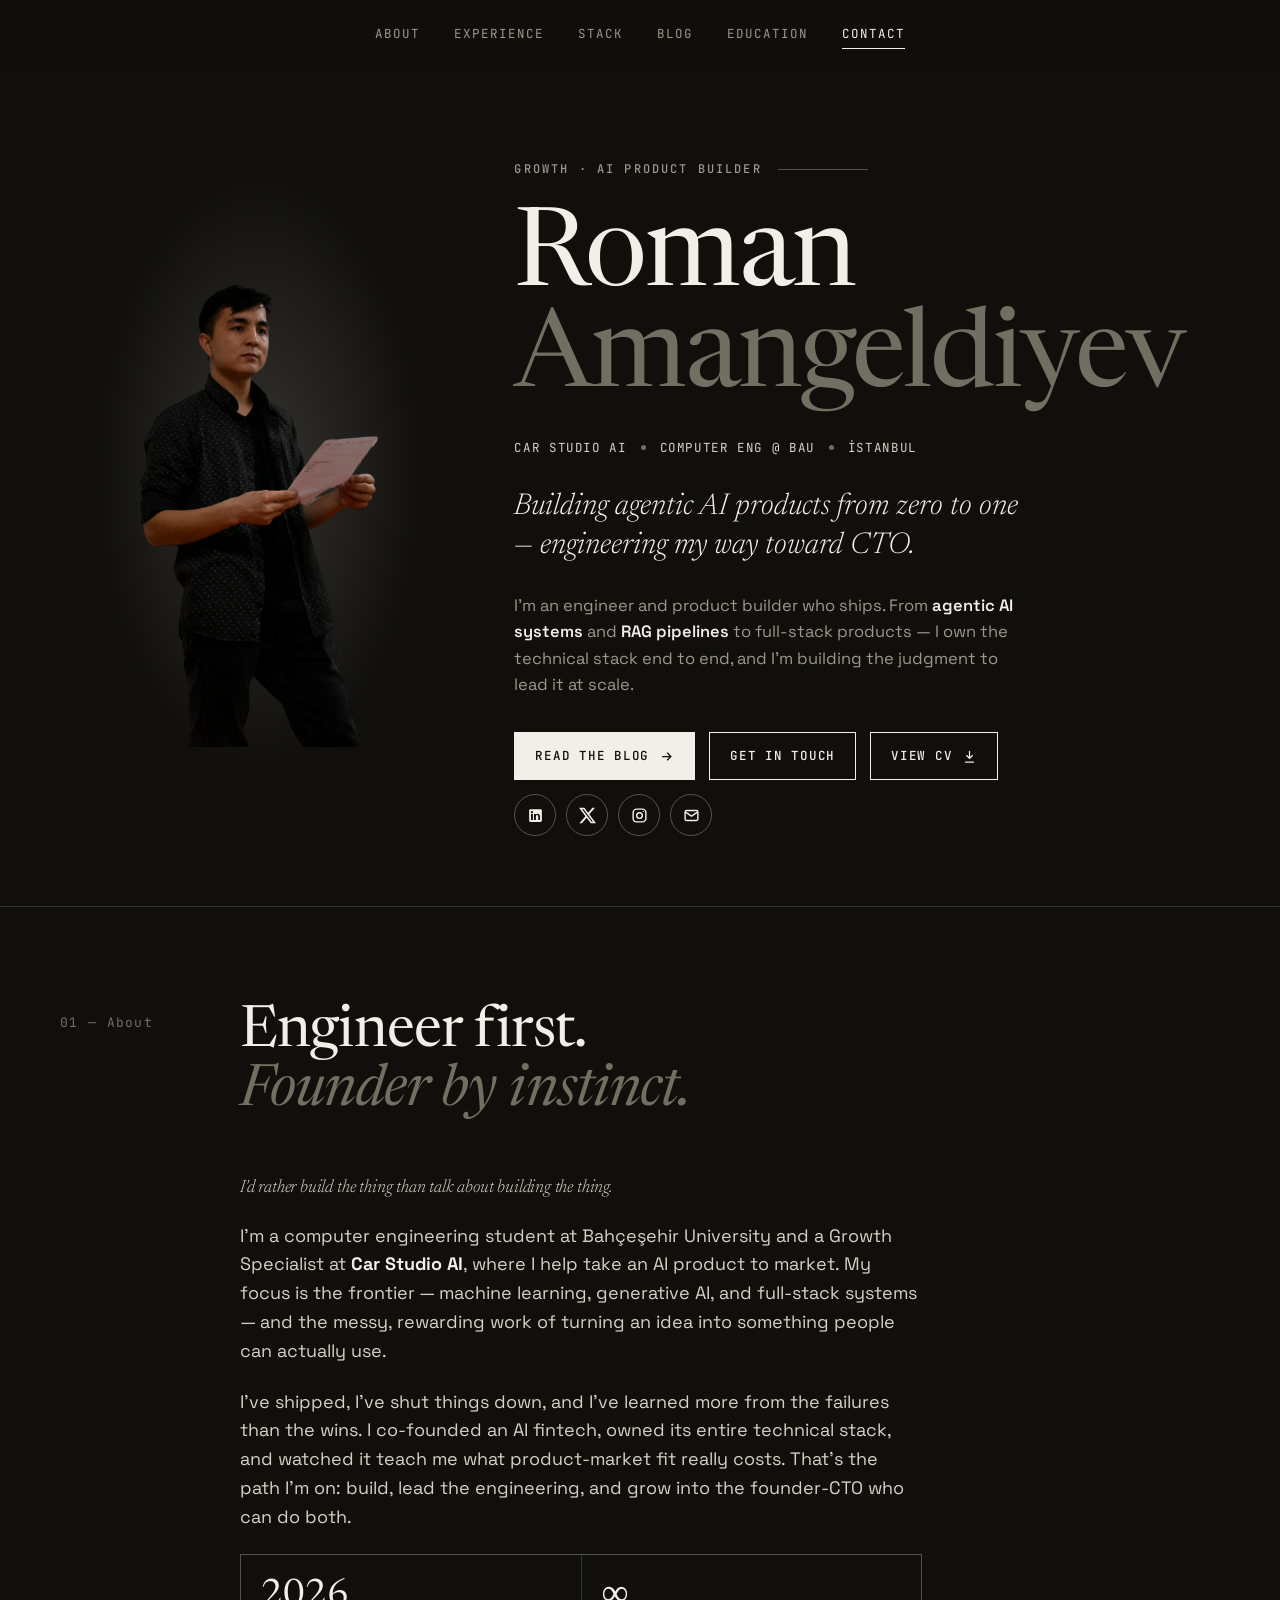
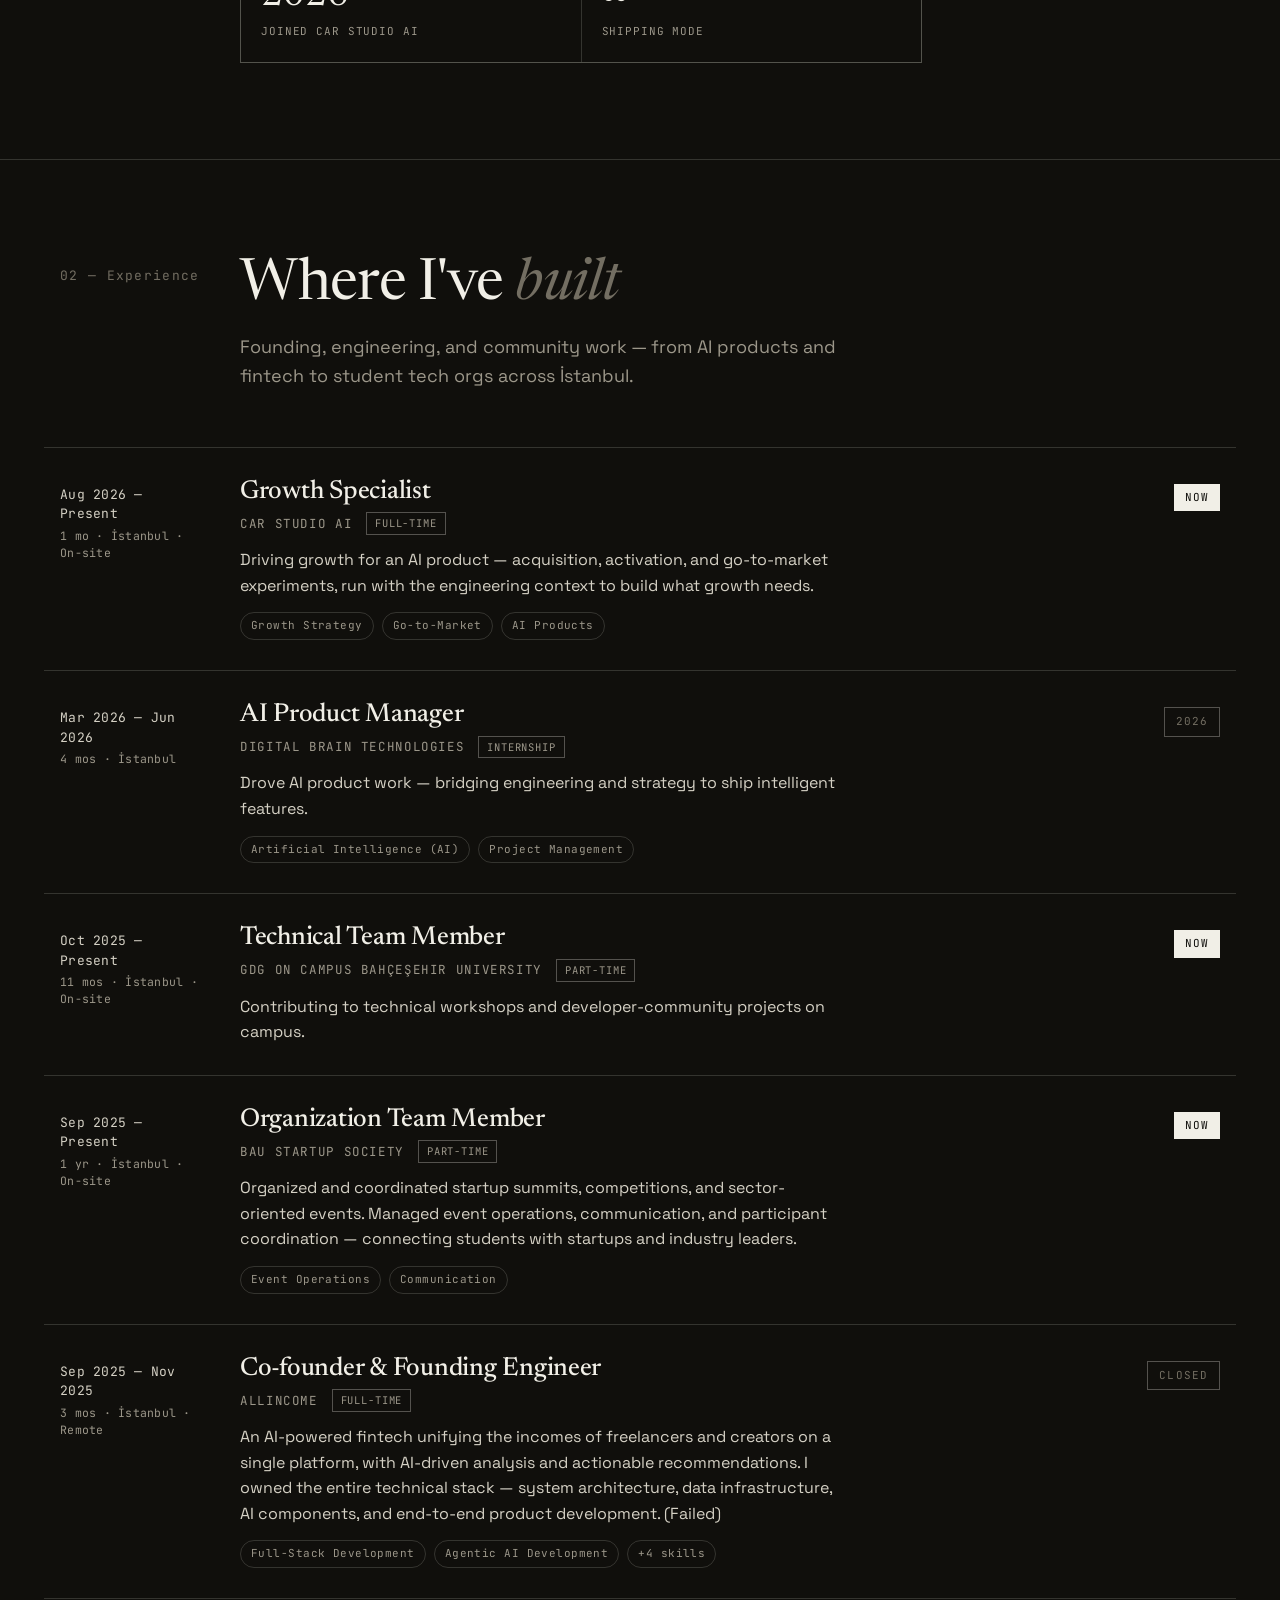
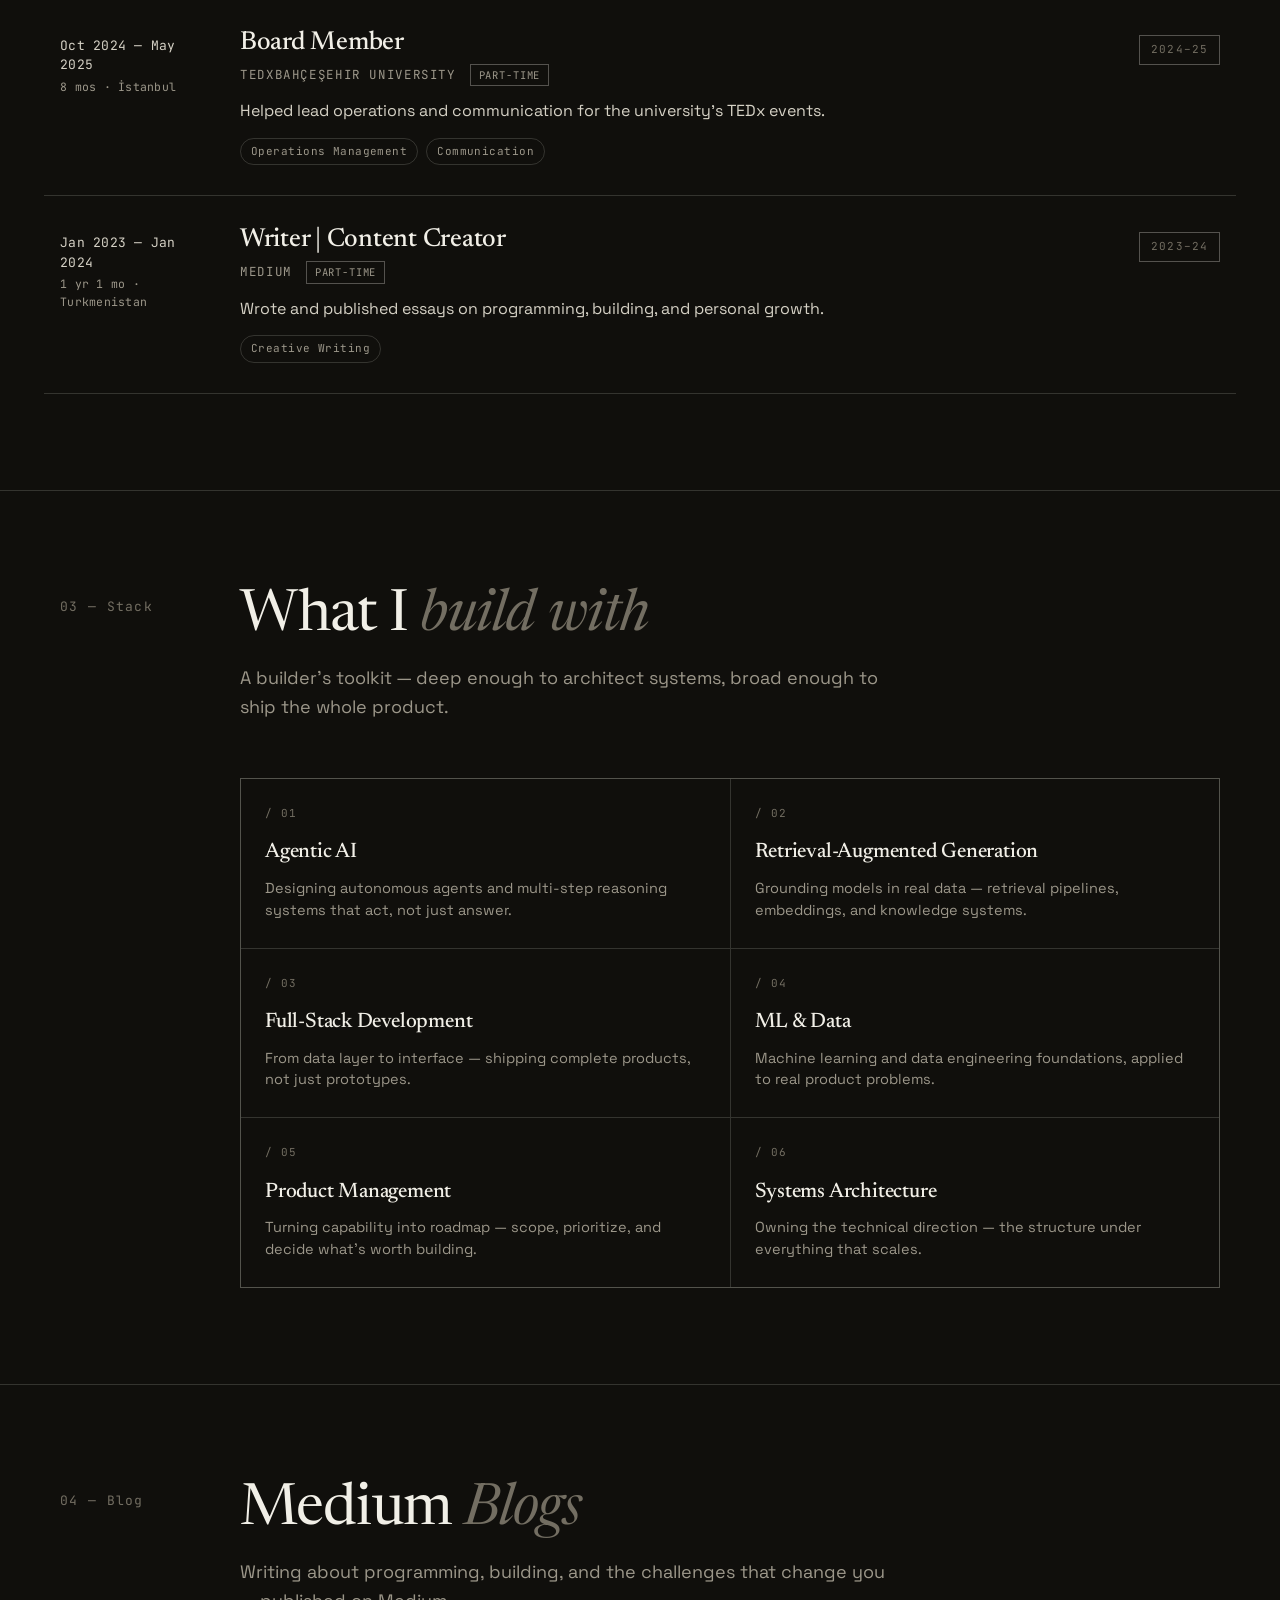
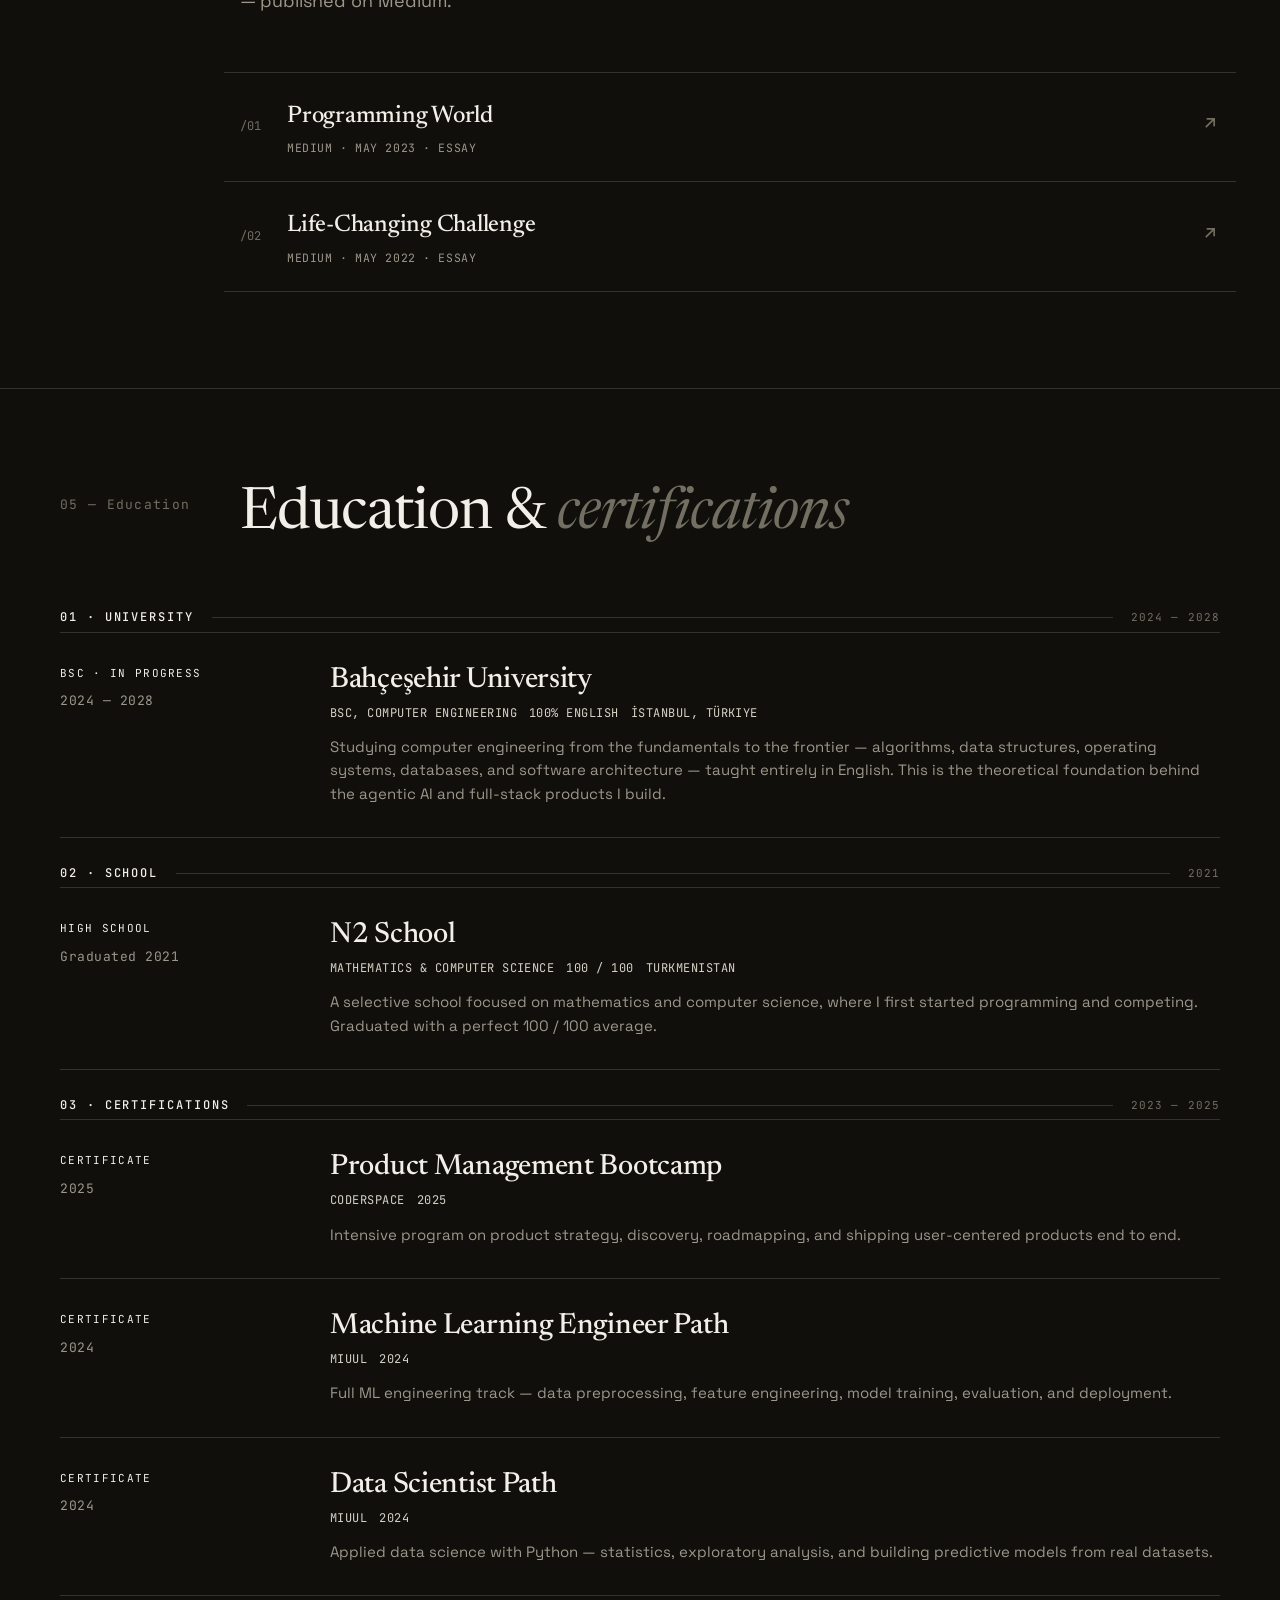
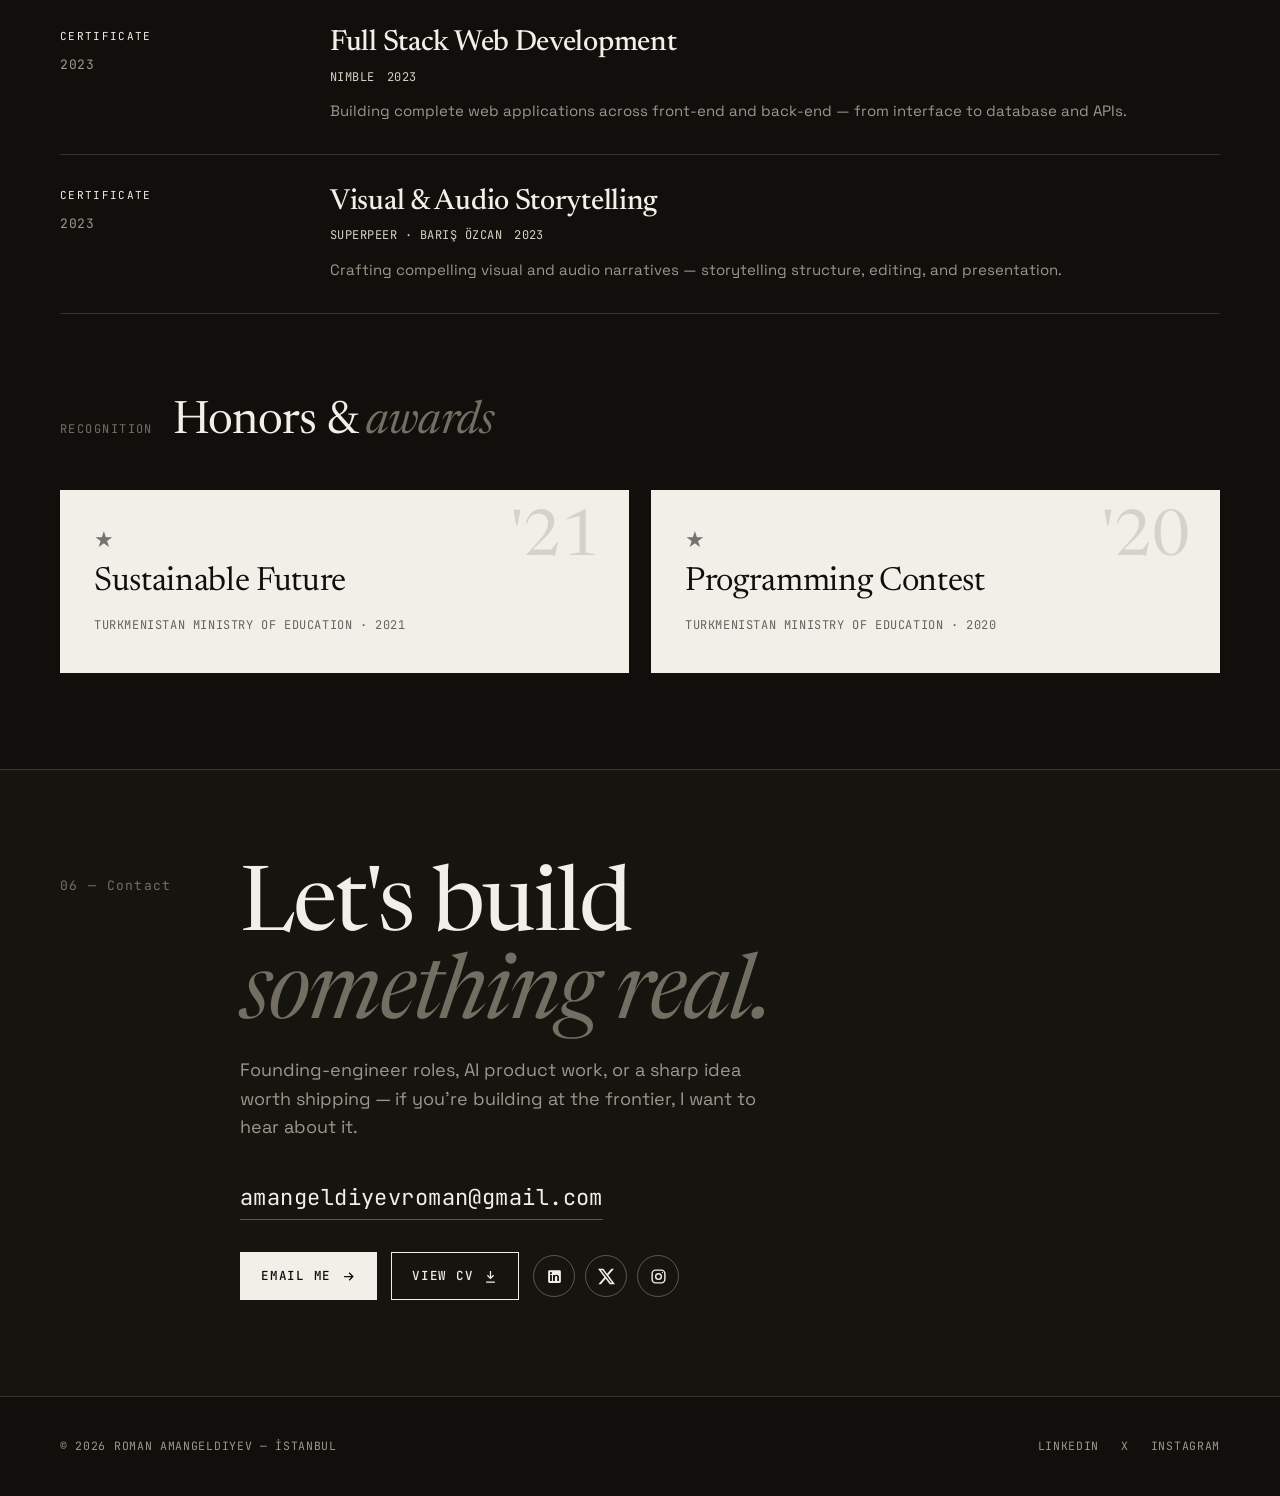
==== commit 5a1b410b: "Replace Quiro Startup Studio with Car Studio AI; fix site domain typo Experience: - Founder / Quiro " ====
--- a/index.html
+++ b/index.html
@@ -3,29 +3,31 @@
 <head>
 <meta charset="UTF-8" />
 <meta name="viewport" content="width=device-width, initial-scale=1.0" />
-<title>Roman Amangeldiyev — Founder & AI Product Builder</title>
-<meta name="description" content="Roman Amangeldiyev — founder of Quiro Startup Studio and computer engineering student building agentic AI products from zero to one." />
+<title>Roman Amangeldiyev — AI Product Builder &amp; Growth</title>
+<meta name="description" content="Roman Amangeldiyev — Growth Specialist at Car Studio AI and computer engineering student building agentic AI products from zero to one." />
 <link rel="icon" type="image/svg+xml" href="assets/favicon.svg" />
 <!-- SEO -->
-<link rel="canonical" href="https://romanamangeldiev.github.io/" />
+<link rel="canonical" href="https://romanamangeldiyev.github.io/" />
 <meta name="robots" content="index, follow" />
 <meta name="author" content="Roman Amangeldiyev" />
-<!-- Google Search Console doğrulama tag'ini aşağıdaki satıra yapıştır (Verify adımında verilecek):
-<meta name="google-site-verification" content="BURAYA_KOD" /> -->
+<meta name="google-site-verification" content="Z0dlV5sCwQTFWwFZpipn6gQgQGacBdBtWV0O-WYoceY" />
+<meta name="theme-color" content="#100F0C" />
 <!-- Open Graph -->
-<meta name="google-site-verification" content="Z0dlV5sCwQTFWwFZpipn6gQgQGacBdBtWV0O-WYoceY" />
 <meta property="og:type" content="website" />
+<meta property="og:locale" content="en_US" />
 <meta property="og:url" content="https://romanamangeldiyev.github.io/" />
 <meta property="og:site_name" content="Roman Amangeldiyev" />
-<meta property="og:title" content="Roman Amangeldiyev — Founder & AI Product Builder" />
-<meta property="og:description" content="Founder of Quiro Startup Studio building agentic AI products from zero to one — engineering my way toward CTO." />
-<meta property="og:image" content="https://romanamangeldiev.github.io/assets/og-image.jpg" />
+<meta property="og:title" content="Roman Amangeldiyev — AI Product Builder &amp; Growth" />
+<meta property="og:description" content="Growth Specialist at Car Studio AI, building agentic AI products from zero to one — engineering my way toward CTO." />
+<meta property="og:image" content="https://romanamangeldiyev.github.io/assets/og-image.jpg" />
 <meta property="og:image:width" content="1200" />
 <meta property="og:image:height" content="630" />
+<meta property="og:image:alt" content="Roman Amangeldiyev — AI Product Builder &amp; Growth" />
 <meta name="twitter:card" content="summary_large_image" />
-<meta name="twitter:title" content="Roman Amangeldiyev — Founder & AI Product Builder" />
-<meta name="twitter:description" content="Founder of Quiro Startup Studio building agentic AI products from zero to one." />
-<meta name="twitter:image" content="https://romanamangeldiev.github.io/assets/og-image.jpg" />
+<meta name="twitter:title" content="Roman Amangeldiyev — AI Product Builder &amp; Growth" />
+<meta name="twitter:description" content="Growth Specialist at Car Studio AI, building agentic AI products from zero to one." />
+<meta name="twitter:image" content="https://romanamangeldiyev.github.io/assets/og-image.jpg" />
+<meta name="twitter:image:alt" content="Roman Amangeldiyev — AI Product Builder &amp; Growth" />
 <link rel="preconnect" href="https://fonts.googleapis.com">
 <link rel="preconnect" href="https://fonts.gstatic.com" crossorigin>
 <link href="https://fonts.googleapis.com/css2?family=Newsreader:ital,opsz,wght@0,6..72,300;0,6..72,400;0,6..72,500;0,6..72,600;1,6..72,300;1,6..72,400;1,6..72,500&family=Spectral:ital,wght@0,300;0,400;0,500;1,300;1,400&family=Instrument+Serif:ital@0;1&family=Space+Grotesk:wght@400;500;600;700&family=JetBrains+Mono:wght@400;500;600&display=swap" rel="stylesheet">
@@ -45,15 +47,15 @@
     },
     {
       "@type": "Person",
-      "@id": "https://romanamangeldiev.github.io/#person",
+      "@id": "https://romanamangeldiyev.github.io/#person",
       "name": "Roman Amangeldiyev",
-      "url": "https://romanamangeldiev.github.io/",
-      "image": "https://romanamangeldiev.github.io/assets/roman-portrait-cutout.png",
-      "jobTitle": "Founder",
+      "url": "https://romanamangeldiyev.github.io/",
+      "image": "https://romanamangeldiyev.github.io/assets/roman-portrait-cutout.png",
+      "jobTitle": "Growth Specialist",
       "email": "mailto:amangeldiyevroman@gmail.com",
       "worksFor": {
         "@type": "Organization",
-        "name": "Quiro Startup Studio"
+        "name": "Car Studio AI"
       },
       "affiliation": {
         "@type": "CollegeOrUniversity",
@@ -64,7 +66,7 @@
         "addressLocality": "Istanbul",
         "addressCountry": "TR"
       },
-      "knowsAbout": ["Agentic AI", "Retrieval-Augmented Generation", "Machine Learning", "Full-Stack Development", "Product Management", "Systems Architecture"],
+      "knowsAbout": ["Agentic AI", "Retrieval-Augmented Generation", "Machine Learning", "Full-Stack Development", "Product Management", "Growth Strategy", "Systems Architecture"],
       "sameAs": [
         "https://www.linkedin.com/in/roman-amangeldiyev/",
         "https://x.com/romanamageldi",
@@ -101,19 +103,19 @@
       <div class="hero-grid">
         <div class="hero-text">
           <div class="kicker-row reveal">
-            <span class="mono">Founder · AI Product Builder</span>
+            <span class="mono">Growth · AI Product Builder</span>
             <span class="ln"></span>
           </div>
           <h1 class="name reveal">Roman<br><span class="last">Amangeldiyev</span></h1>
           <div class="role-line reveal">
-            <span class="chip">Quiro Startup Studio</span>
+            <span class="chip">Car Studio AI</span>
             <span class="sep"></span>
             <span class="chip">Computer Eng @ BAU</span>
             <span class="sep"></span>
             <span class="chip">İstanbul</span>
           </div>
           <p class="statement reveal">Building agentic AI products from zero to one — engineering my way toward CTO.</p>
-          <p class="lead reveal">I'm a founder and engineer who ships. From <b>agentic AI systems</b> and <b>RAG pipelines</b> to full-stack products — I own the technical stack end to end, and I'm building the judgment to lead it at scale.</p>
+          <p class="lead reveal">I'm an engineer and product builder who ships. From <b>agentic AI systems</b> and <b>RAG pipelines</b> to full-stack products — I own the technical stack end to end, and I'm building the judgment to lead it at scale.</p>
           <div class="cta-row reveal">
             <a class="btn" href="#writing"><span>Read the blog</span> <svg viewBox="0 0 24 24" fill="none" stroke="currentColor" stroke-width="2"><path d="M5 12h14M13 6l6 6-6 6"/></svg></a>
             <a class="btn ghost" href="#contact">Get in touch</a>
@@ -148,10 +150,10 @@
         <div class="sec-num reveal" style="opacity:.0;"></div>
         <div class="about-body">
           <p class="pullquote reveal">I'd rather build the thing than talk about building the thing.</p>
-          <p class="reveal">I'm a computer engineering student at Bahçeşehir University and the founder of <b style="color:var(--ink)">Quiro Startup Studio</b>, where I build agentic AI products. My focus is the frontier — machine learning, generative AI, and full-stack systems — and the messy, rewarding work of turning an idea into something people can actually use.</p>
+          <p class="reveal">I'm a computer engineering student at Bahçeşehir University and a Growth Specialist at <b style="color:var(--ink)">Car Studio AI</b>, where I help take an AI product to market. My focus is the frontier — machine learning, generative AI, and full-stack systems — and the messy, rewarding work of turning an idea into something people can actually use.</p>
           <p class="reveal">I've shipped, I've shut things down, and I've learned more from the failures than the wins. I co-founded an AI fintech, owned its entire technical stack, and watched it teach me what product-market fit really costs. That's the path I'm on: build, lead the engineering, and grow into the founder-CTO who can do both.</p>
           <div class="facts reveal">
-            <div class="fact"><div class="n">2026</div><div class="l">Quiro founded</div></div>
+            <div class="fact"><div class="n">2026</div><div class="l">Joined Car Studio AI</div></div>
             <div class="fact"><div class="n">∞</div><div class="l">Shipping mode</div></div>
           </div>
         </div>
@@ -172,29 +174,29 @@
       <div class="work-list">
 
         <div class="role reveal">
-          <div class="when">Jan 2026 — Present<span class="yrs">6 mos</span></div>
-          <div class="main">
-            <h3>Founder</h3>
-            <div class="org">Quiro Startup Studio <span class="badge">Full-time</span></div>
-            <p class="desc">Building agentic AI products from zero to one — owning product direction and the technical stack end to end.</p>
-            <div class="tags"><span>Agentic AI Development</span><span>Retrieval-Augmented Generation</span><span>+2 skills</span></div>
+          <div class="when">Aug 2026 — Present<span class="yrs">1 mo · İstanbul · On-site</span></div>
+          <div class="main">
+            <h3>Growth Specialist</h3>
+            <div class="org">Car Studio AI <span class="badge">Full-time</span></div>
+            <p class="desc">Driving growth for an AI product — acquisition, activation, and go-to-market experiments, run with the engineering context to build what growth needs.</p>
+            <div class="tags"><span>Growth Strategy</span><span>Go-to-Market</span><span>AI Products</span></div>
           </div>
           <div class="stamp">Now</div>
         </div>
 
         <div class="role reveal">
-          <div class="when">Mar 2026 — Present<span class="yrs">4 mos · İstanbul</span></div>
+          <div class="when">Mar 2026 — Jun 2026<span class="yrs">4 mos · İstanbul</span></div>
           <div class="main">
             <h3>AI Product Manager</h3>
             <div class="org">Digital Brain Technologies <span class="badge">Internship</span></div>
-            <p class="desc">Driving AI product work — bridging engineering and strategy to ship intelligent features.</p>
-            <div class="tags"><span>Artificial Intelligence</span><span>Project Management</span></div>
-          </div>
-          <div class="stamp">Now</div>
-        </div>
-
-        <div class="role reveal">
-          <div class="when">Oct 2025 — Present<span class="yrs">9 mos · İstanbul · On-site</span></div>
+            <p class="desc">Drove AI product work — bridging engineering and strategy to ship intelligent features.</p>
+            <div class="tags"><span>Artificial Intelligence (AI)</span><span>Project Management</span></div>
+          </div>
+          <div class="stamp muted">2026</div>
+        </div>
+
+        <div class="role reveal">
+          <div class="when">Oct 2025 — Present<span class="yrs">11 mos · İstanbul · On-site</span></div>
           <div class="main">
             <h3>Technical Team Member</h3>
             <div class="org">GDG on Campus Bahçeşehir University <span class="badge">Part-time</span></div>
@@ -204,7 +206,7 @@
         </div>
 
         <div class="role reveal">
-          <div class="when">Sep 2025 — Present<span class="yrs">10 mos · İstanbul · On-site</span></div>
+          <div class="when">Sep 2025 — Present<span class="yrs">1 yr · İstanbul · On-site</span></div>
           <div class="main">
             <h3>Organization Team Member</h3>
             <div class="org">BAU Startup Society <span class="badge">Part-time</span></div>
@@ -445,7 +447,7 @@
   </div>
 </footer>
 
-<button class="to-top" id="toTop" aria-label="Back to top" title="Back to top">
+<button type="button" class="to-top" id="toTop" aria-label="Back to top" title="Back to top">
   <svg viewBox="0 0 24 24" fill="none" stroke="currentColor" stroke-width="2"><path d="M12 19V5M5 12l7-7 7 7"/></svg>
 </button>
 
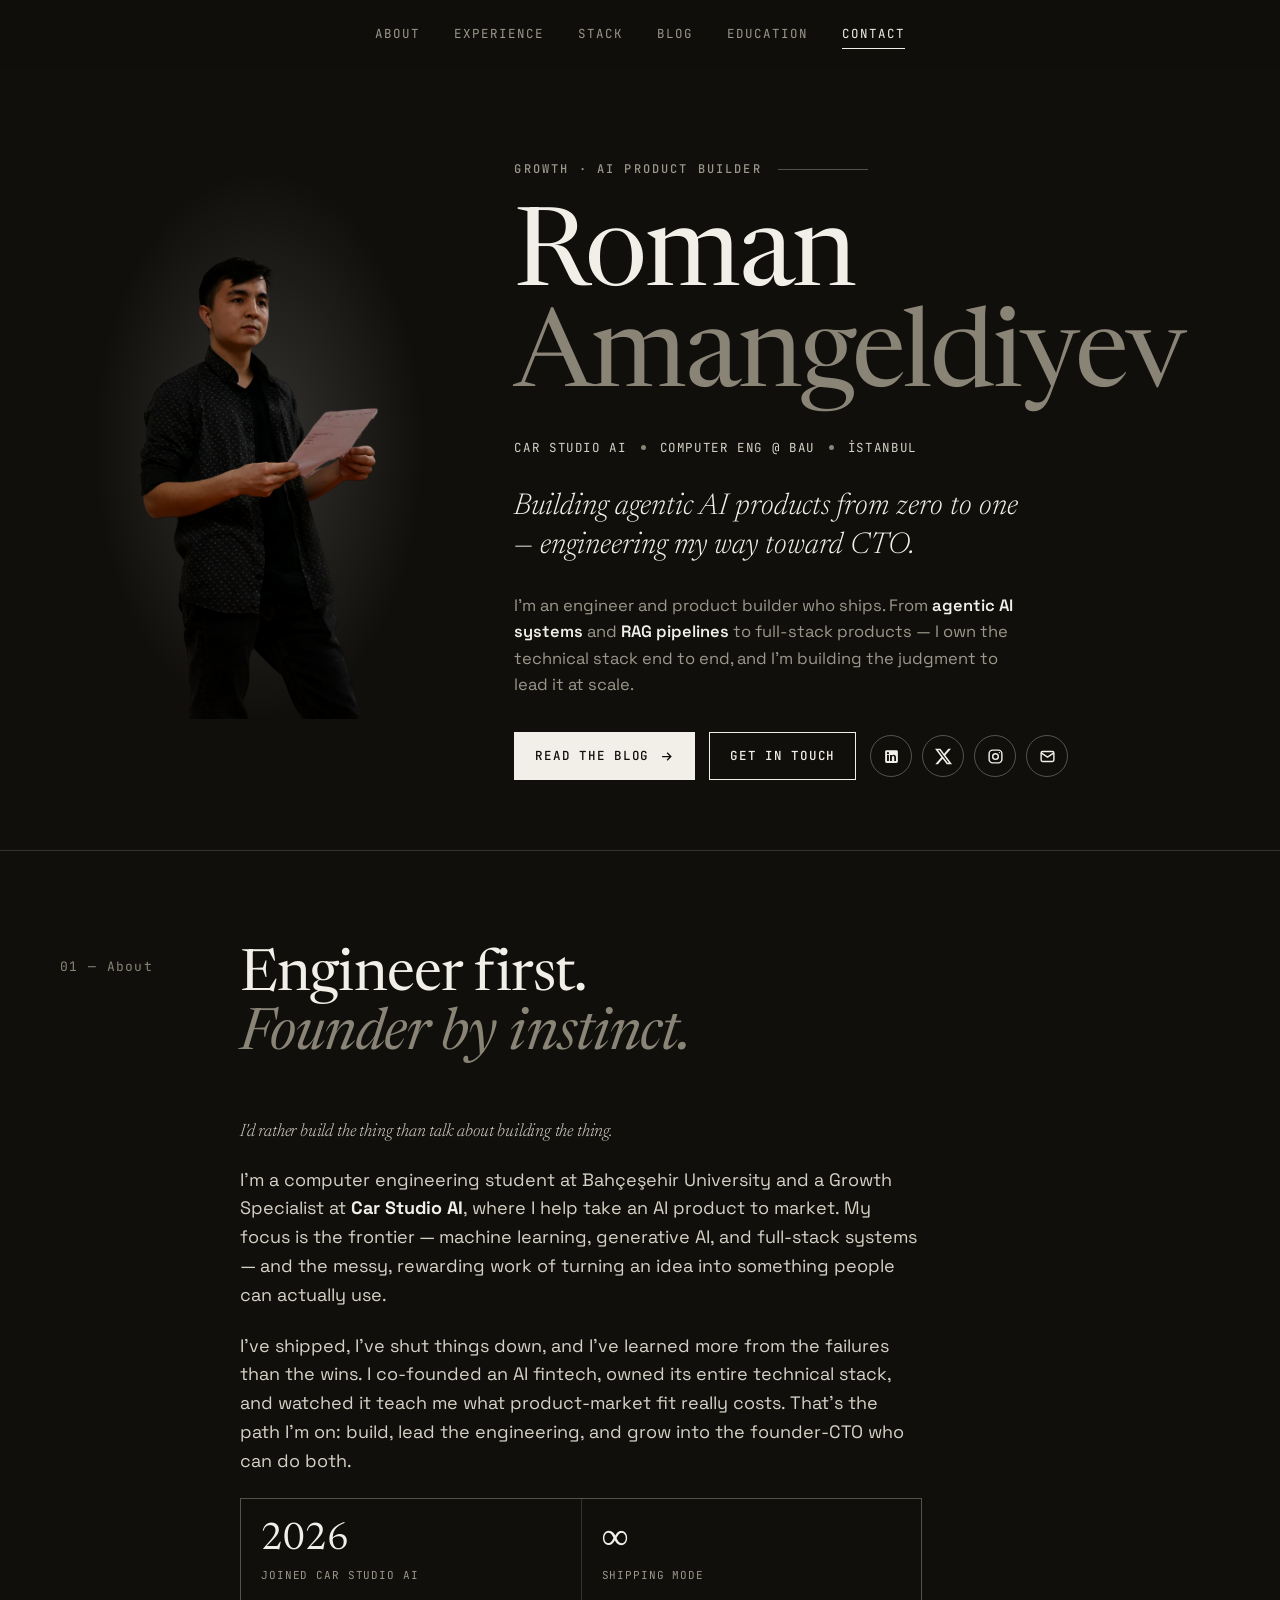
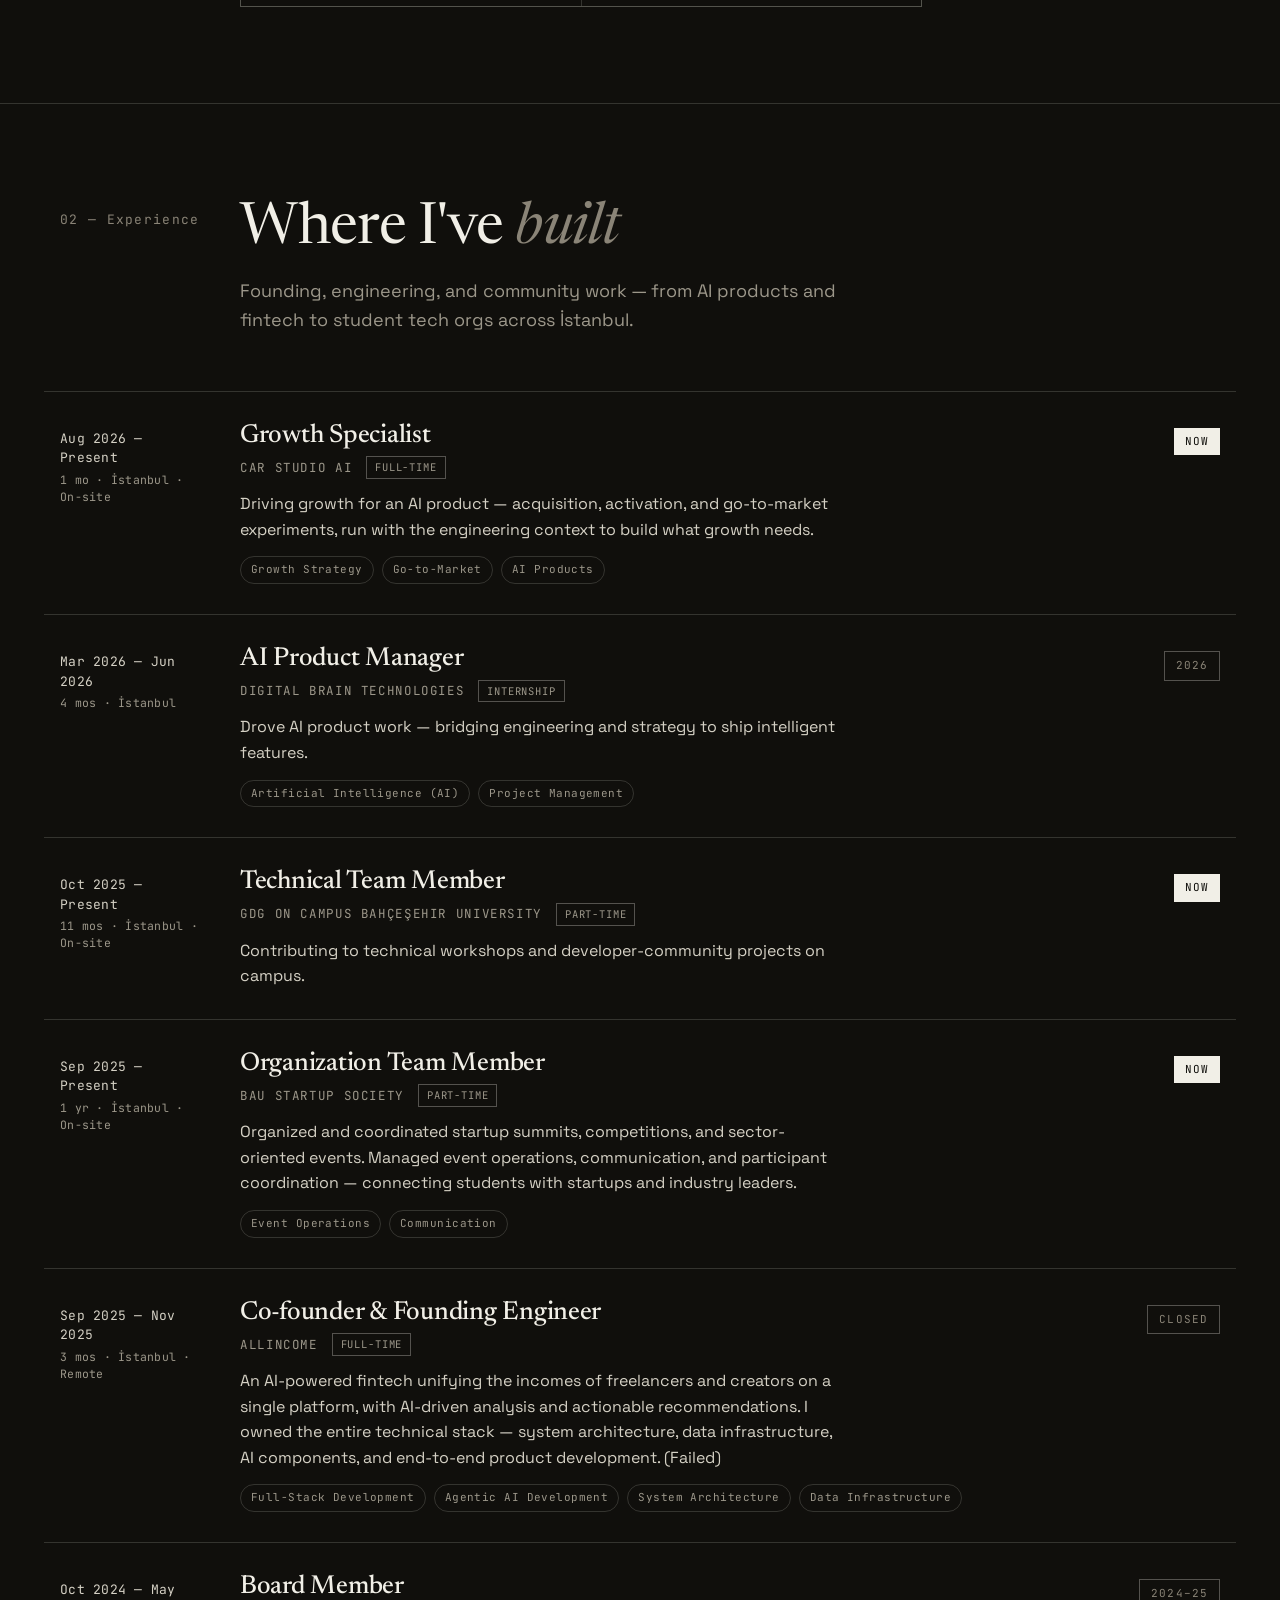
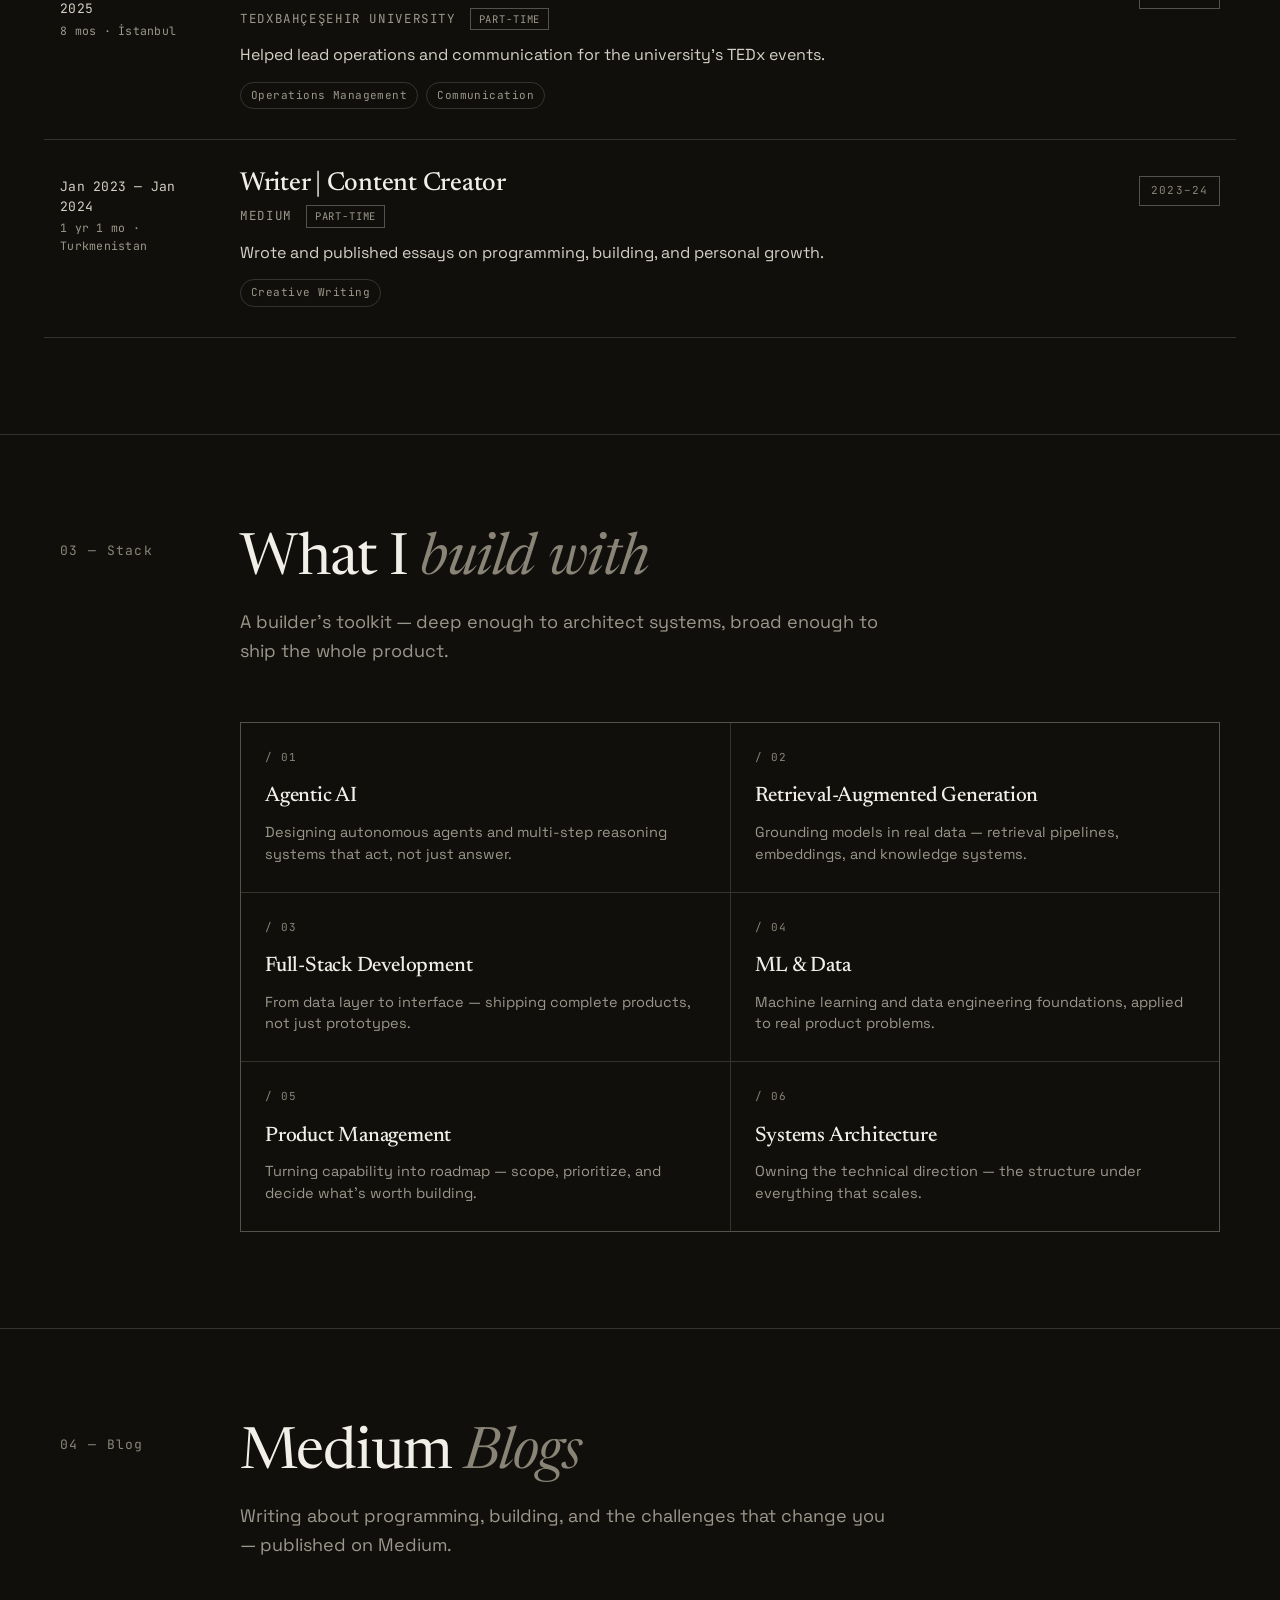
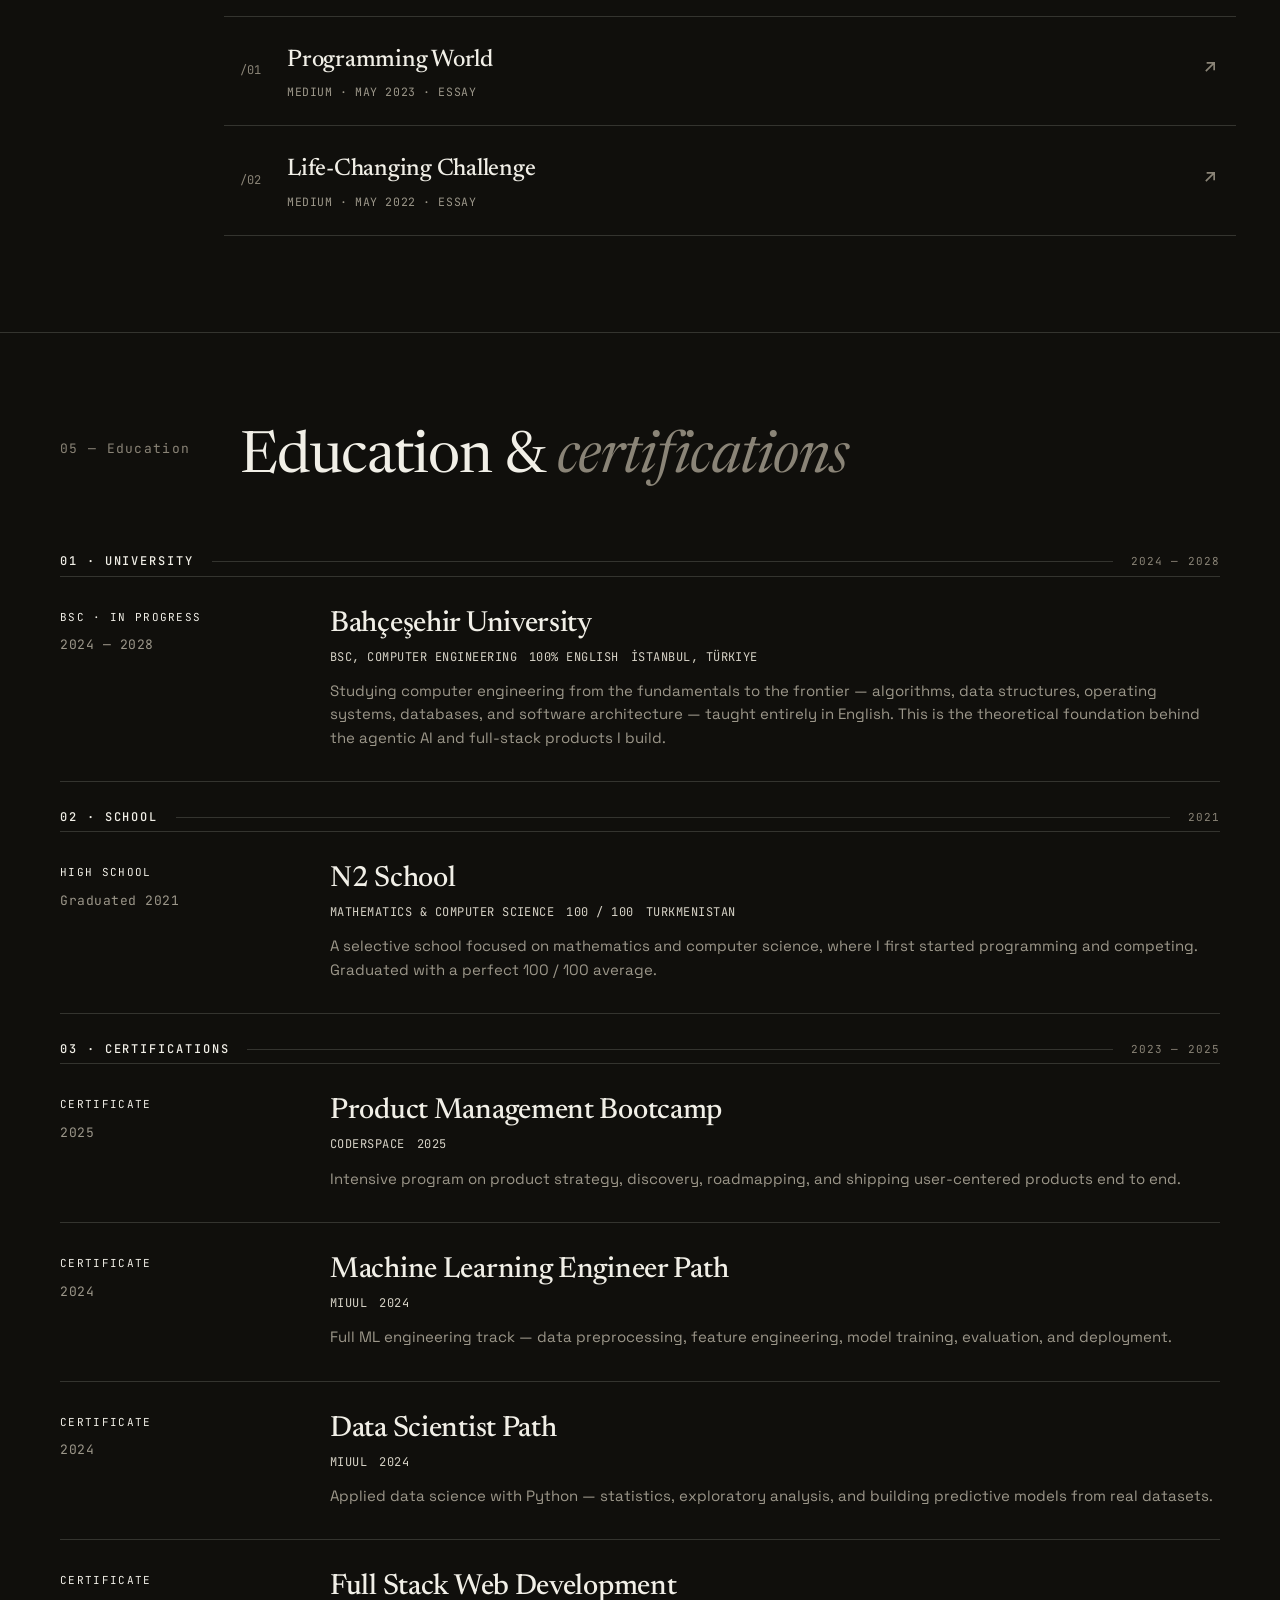
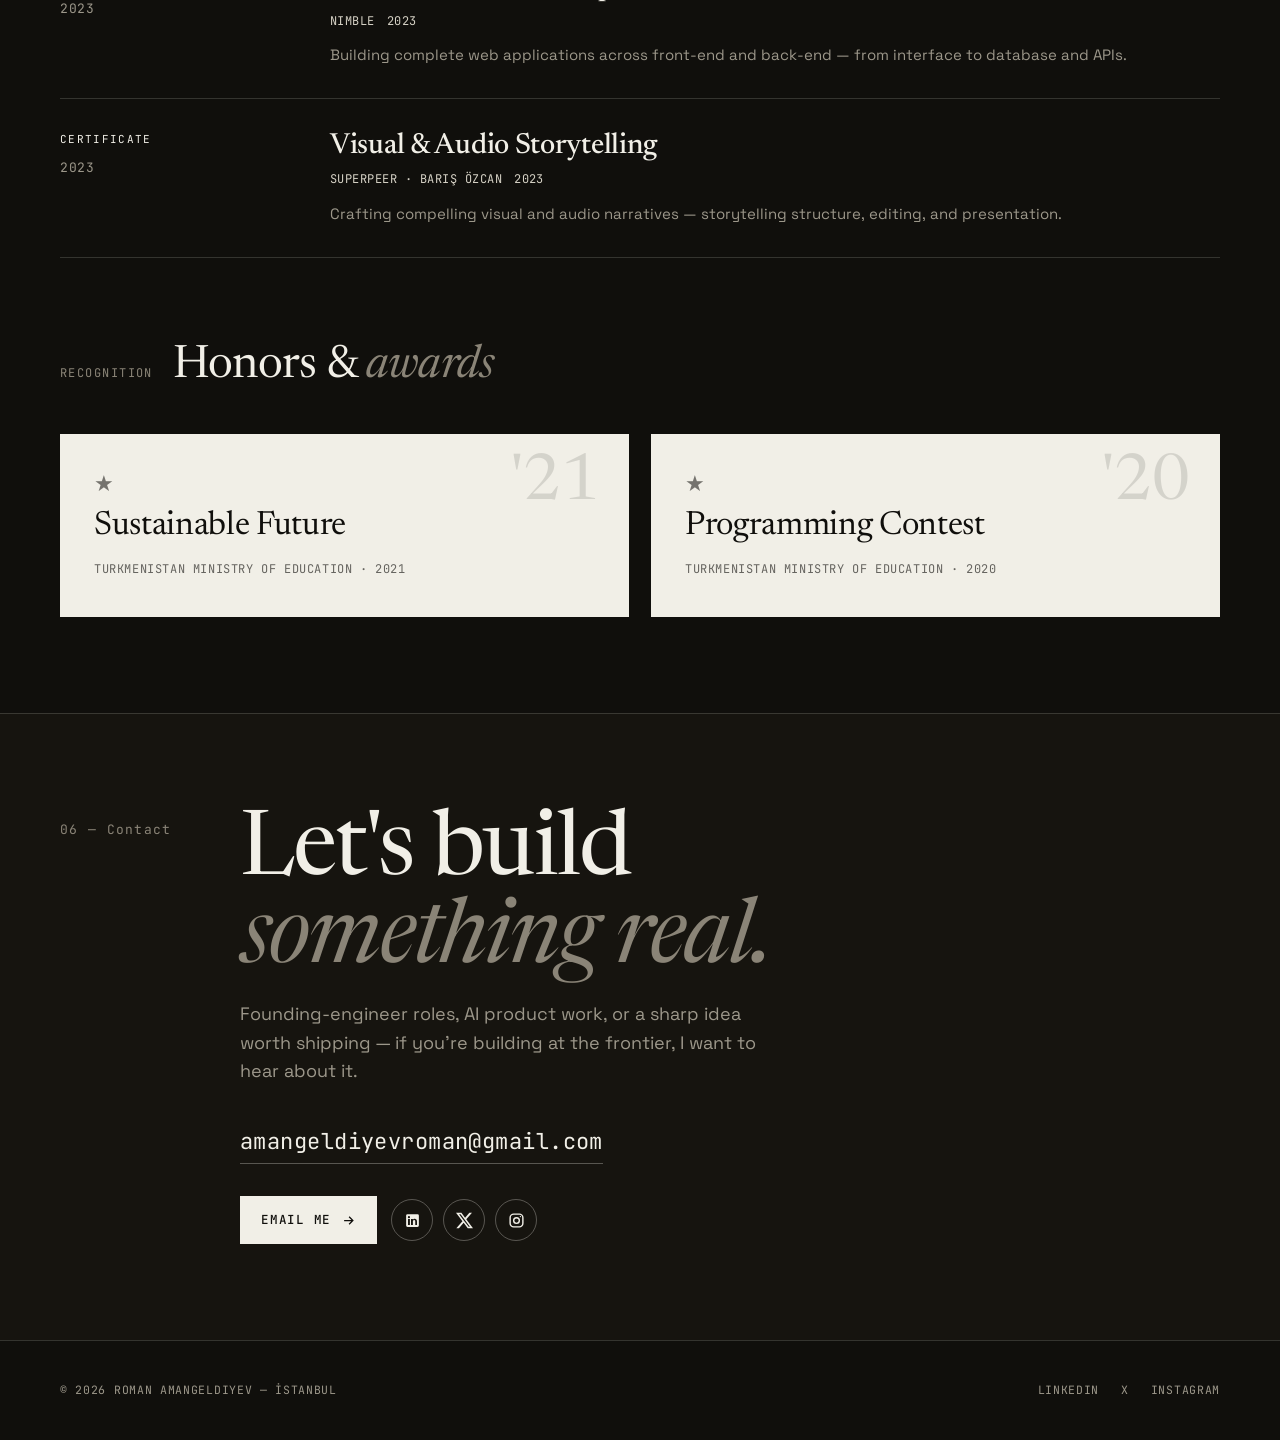
==== commit d147ccb9: "Fix defects found by a 7-dimension code audit Verified findings from a parallel review (HTML, a11y, " ====
--- a/index.html
+++ b/index.html
@@ -30,7 +30,7 @@
 <meta name="twitter:image:alt" content="Roman Amangeldiyev — AI Product Builder &amp; Growth" />
 <link rel="preconnect" href="https://fonts.googleapis.com">
 <link rel="preconnect" href="https://fonts.gstatic.com" crossorigin>
-<link href="https://fonts.googleapis.com/css2?family=Newsreader:ital,opsz,wght@0,6..72,300;0,6..72,400;0,6..72,500;0,6..72,600;1,6..72,300;1,6..72,400;1,6..72,500&family=Spectral:ital,wght@0,300;0,400;0,500;1,300;1,400&family=Instrument+Serif:ital@0;1&family=Space+Grotesk:wght@400;500;600;700&family=JetBrains+Mono:wght@400;500;600&display=swap" rel="stylesheet">
+<link href="https://fonts.googleapis.com/css2?family=Newsreader:ital,opsz,wght@0,6..72,300;0,6..72,400;0,6..72,500;0,6..72,600;1,6..72,300;1,6..72,400;1,6..72,500&amp;family=Space+Grotesk:wght@400;500;600;700&amp;family=JetBrains+Mono:wght@400;500;600&amp;display=swap" rel="stylesheet">
 <link rel="stylesheet" href="styles.css" />
 <script>document.documentElement.classList.add('js');</script>
 <script type="application/ld+json">
@@ -52,7 +52,7 @@
       "url": "https://romanamangeldiyev.github.io/",
       "image": "https://romanamangeldiyev.github.io/assets/roman-portrait-cutout.png",
       "jobTitle": "Growth Specialist",
-      "email": "mailto:amangeldiyevroman@gmail.com",
+      "email": "amangeldiyevroman@gmail.com",
       "worksFor": {
         "@type": "Organization",
         "name": "Car Studio AI"
@@ -119,7 +119,7 @@
           <div class="cta-row reveal">
             <a class="btn" href="#writing"><span>Read the blog</span> <svg viewBox="0 0 24 24" fill="none" stroke="currentColor" stroke-width="2"><path d="M5 12h14M13 6l6 6-6 6"/></svg></a>
             <a class="btn ghost" href="#contact">Get in touch</a>
-            <a class="btn ghost" id="cvBtnHero" href="#" target="_blank" rel="noopener"><span>View CV</span> <svg viewBox="0 0 24 24" fill="none" stroke="currentColor" stroke-width="2"><path d="M12 3v12M7 10l5 5 5-5M5 21h14"/></svg></a>
+            <a class="btn ghost" id="cvBtnHero" href="#" target="_blank" rel="noopener" hidden><span>View CV</span> <svg viewBox="0 0 24 24" fill="none" stroke="currentColor" stroke-width="2"><path d="M12 3v12M7 10l5 5 5-5M5 21h14"/></svg></a>
             <div class="socials">
               <a class="soc" href="https://www.linkedin.com/in/roman-amangeldiyev/" target="_blank" rel="noopener" aria-label="LinkedIn"><svg viewBox="0 0 24 24" fill="currentColor"><path d="M19 3a2 2 0 0 1 2 2v14a2 2 0 0 1-2 2H5a2 2 0 0 1-2-2V5a2 2 0 0 1 2-2h14zM8.34 18.34V9.99H5.67v8.35h2.67zM7 8.81a1.55 1.55 0 1 0 0-3.1 1.55 1.55 0 0 0 0 3.1zm11.34 9.53v-4.93c0-2.6-1.39-3.81-3.24-3.81a2.8 2.8 0 0 0-2.53 1.39v-1.19h-2.67v8.54h2.67v-4.73c0-1.25.24-2.45 1.78-2.45 1.53 0 1.55 1.43 1.55 2.53v4.65h2.84z"/></svg></a>
               <a class="soc" href="https://x.com/romanamageldi" target="_blank" rel="noopener" aria-label="X"><svg viewBox="0 0 24 24" fill="currentColor"><path d="M18.9 1.15h3.68l-8.04 9.19L24 22.85h-7.41l-5.8-7.58-6.64 7.58H.46l8.6-9.83L0 1.15h7.6l5.24 6.93 6.06-6.93zm-1.29 19.5h2.04L6.48 3.24H4.29l13.32 17.4z"/></svg></a>
@@ -222,7 +222,7 @@
             <h3>Co-founder &amp; Founding Engineer</h3>
             <div class="org">Allincome <span class="badge">Full-time</span></div>
             <p class="desc">An AI-powered fintech unifying the incomes of freelancers and creators on a single platform, with AI-driven analysis and actionable recommendations. I owned the entire technical stack — system architecture, data infrastructure, AI components, and end-to-end product development. (Failed)</p>
-            <div class="tags"><span>Full-Stack Development</span><span>Agentic AI Development</span><span>+4 skills</span></div>
+            <div class="tags"><span>Full-Stack Development</span><span>Agentic AI Development</span><span>System Architecture</span><span>Data Infrastructure</span></div>
           </div>
           <div class="stamp muted">Closed</div>
         </div>
@@ -267,12 +267,12 @@
         <div class="sec-num reveal" style="opacity:0;"></div>
         <div>
           <div class="cap-grid reveal">
-            <div class="cap"><div class="ci">/ 01</div><h4>Agentic AI</h4><p>Designing autonomous agents and multi-step reasoning systems that act, not just answer.</p></div>
-            <div class="cap"><div class="ci">/ 02</div><h4>Retrieval-Augmented Generation</h4><p>Grounding models in real data — retrieval pipelines, embeddings, and knowledge systems.</p></div>
-            <div class="cap"><div class="ci">/ 03</div><h4>Full-Stack Development</h4><p>From data layer to interface — shipping complete products, not just prototypes.</p></div>
-            <div class="cap"><div class="ci">/ 04</div><h4>ML &amp; Data</h4><p>Machine learning and data engineering foundations, applied to real product problems.</p></div>
-            <div class="cap"><div class="ci">/ 05</div><h4>Product Management</h4><p>Turning capability into roadmap — scope, prioritize, and decide what's worth building.</p></div>
-            <div class="cap"><div class="ci">/ 06</div><h4>Systems Architecture</h4><p>Owning the technical direction — the structure under everything that scales.</p></div>
+            <div class="cap"><div class="ci">/ 01</div><h3>Agentic AI</h3><p>Designing autonomous agents and multi-step reasoning systems that act, not just answer.</p></div>
+            <div class="cap"><div class="ci">/ 02</div><h3>Retrieval-Augmented Generation</h3><p>Grounding models in real data — retrieval pipelines, embeddings, and knowledge systems.</p></div>
+            <div class="cap"><div class="ci">/ 03</div><h3>Full-Stack Development</h3><p>From data layer to interface — shipping complete products, not just prototypes.</p></div>
+            <div class="cap"><div class="ci">/ 04</div><h3>ML &amp; Data</h3><p>Machine learning and data engineering foundations, applied to real product problems.</p></div>
+            <div class="cap"><div class="ci">/ 05</div><h3>Product Management</h3><p>Turning capability into roadmap — scope, prioritize, and decide what's worth building.</p></div>
+            <div class="cap"><div class="ci">/ 06</div><h3>Systems Architecture</h3><p>Owning the technical direction — the structure under everything that scales.</p></div>
           </div>
         </div>
       </div>
@@ -294,12 +294,12 @@
         <div class="posts">
           <a class="post reveal" href="https://medium.com/@tmprogrammer" target="_blank" rel="noopener">
             <span class="idx">/01</span>
-            <div><h4>Programming World</h4><div class="pm">Medium · May 2023 · Essay</div></div>
+            <div><h3>Programming World</h3><div class="pm">Medium · May 2023 · Essay</div></div>
             <span class="arr"><svg viewBox="0 0 24 24" fill="none" stroke="currentColor" stroke-width="2"><path d="M7 17 17 7M8 7h9v9"/></svg></span>
           </a>
           <a class="post reveal" href="https://medium.com/@romanamangeldiev" target="_blank" rel="noopener">
             <span class="idx">/02</span>
-            <div><h4>Life-Changing Challenge</h4><div class="pm">Medium · May 2022 · Essay</div></div>
+            <div><h3>Life-Changing Challenge</h3><div class="pm">Medium · May 2022 · Essay</div></div>
             <span class="arr"><svg viewBox="0 0 24 24" fill="none" stroke="currentColor" stroke-width="2"><path d="M7 17 17 7M8 7h9v9"/></svg></span>
           </a>
         </div>
@@ -393,14 +393,14 @@
           </div>
           <div class="honors-grid">
             <div class="honor-card">
-              <div class="hy">'21</div>
-              <div class="star">★</div>
+              <div class="hy" aria-hidden="true">'21</div>
+              <div class="star" aria-hidden="true">★</div>
               <div class="ht">Sustainable Future</div>
               <div class="hs">Turkmenistan Ministry of Education · 2021</div>
             </div>
             <div class="honor-card">
-              <div class="hy">'20</div>
-              <div class="star">★</div>
+              <div class="hy" aria-hidden="true">'20</div>
+              <div class="star" aria-hidden="true">★</div>
               <div class="ht">Programming Contest</div>
               <div class="hs">Turkmenistan Ministry of Education · 2020</div>
             </div>
@@ -423,7 +423,7 @@
           </div>
           <div class="cta-row reveal" style="margin-top:32px;">
             <a class="btn" href="mailto:amangeldiyevroman@gmail.com"><span>Email me</span> <svg viewBox="0 0 24 24" fill="none" stroke="currentColor" stroke-width="2"><path d="M5 12h14M13 6l6 6-6 6"/></svg></a>
-            <a class="btn ghost" id="cvBtnContact" href="#" target="_blank" rel="noopener"><span>View CV</span> <svg viewBox="0 0 24 24" fill="none" stroke="currentColor" stroke-width="2"><path d="M12 3v12M7 10l5 5 5-5M5 21h14"/></svg></a>
+            <a class="btn ghost" id="cvBtnContact" href="#" target="_blank" rel="noopener" hidden><span>View CV</span> <svg viewBox="0 0 24 24" fill="none" stroke="currentColor" stroke-width="2"><path d="M12 3v12M7 10l5 5 5-5M5 21h14"/></svg></a>
             <div class="socials">
               <a class="soc" href="https://www.linkedin.com/in/roman-amangeldiyev/" target="_blank" rel="noopener" aria-label="LinkedIn"><svg viewBox="0 0 24 24" fill="currentColor"><path d="M19 3a2 2 0 0 1 2 2v14a2 2 0 0 1-2 2H5a2 2 0 0 1-2-2V5a2 2 0 0 1 2-2h14zM8.34 18.34V9.99H5.67v8.35h2.67zM7 8.81a1.55 1.55 0 1 0 0-3.1 1.55 1.55 0 0 0 0 3.1zm11.34 9.53v-4.93c0-2.6-1.39-3.81-3.24-3.81a2.8 2.8 0 0 0-2.53 1.39v-1.19h-2.67v8.54h2.67v-4.73c0-1.25.24-2.45 1.78-2.45 1.53 0 1.55 1.43 1.55 2.53v4.65h2.84z"/></svg></a>
               <a class="soc" href="https://x.com/romanamageldi" target="_blank" rel="noopener" aria-label="X"><svg viewBox="0 0 24 24" fill="currentColor"><path d="M18.9 1.15h3.68l-8.04 9.19L24 22.85h-7.41l-5.8-7.58-6.64 7.58H.46l8.6-9.83L0 1.15h7.6l5.24 6.93 6.06-6.93zm-1.29 19.5h2.04L6.48 3.24H4.29l13.32 17.4z"/></svg></a>
--- a/styles.css
+++ b/styles.css
@@ -1,4 +1,5 @@
 :root{
+  color-scheme:light;
   --paper:#F2F0E8;
   --paper-2:#ECEAE0;
   --card:#FAF8F2;
@@ -18,13 +19,14 @@
 html{scroll-behavior:smooth;scroll-padding-top:88px;}
 @media(prefers-reduced-motion:reduce){html{scroll-behavior:auto;}}
 [data-theme="ink"]{
+  color-scheme:dark;
   --paper:#100F0C;
   --paper-2:#16140F;
   --card:#1A1813;
   --ink:#F1EFE7;
   --ink-soft:#D5D1C5;
   --muted:#9C978A;
-  --faint:#736E62;
+  --faint:#8A8477;
   --line:rgba(241,239,231,.16);
   --line-strong:rgba(241,239,231,.30);
   --accent:#F1EFE7;
@@ -71,7 +73,7 @@
 .navlinks a:hover::after{width:100%;}
 @media(max-width:760px){.navlinks{gap:18px;}}
 @media(max-width:600px){
-  .navlinks{gap:18px;width:100%;justify-content:flex-start;overflow-x:auto;-webkit-overflow-scrolling:touch;scrollbar-width:none;padding-bottom:2px;}
+  .navlinks{gap:18px;width:100%;justify-content:flex-start;overflow-x:auto;-webkit-overflow-scrolling:touch;scrollbar-width:none;padding-bottom:8px;}
   .navlinks::-webkit-scrollbar{display:none;}
   .navlinks a{white-space:nowrap;}
 }
@@ -125,7 +127,7 @@
   font-family:var(--font-mono);font-size:12.5px;letter-spacing:.06em;text-transform:uppercase;font-weight:500;
   padding:13px 20px;border-radius:0;border:1.5px solid var(--ink);
   background:var(--accent);color:var(--accent-ink);
-  transition:transform .2s ease, opacity .2s ease;
+  transition:transform .2s ease, box-shadow .2s ease;
 }
 .btn:hover{transform:translate(-2px,-2px);box-shadow:4px 4px 0 var(--ink);}
 .btn.ghost{background:transparent;color:var(--ink);}
@@ -141,10 +143,12 @@
 
 .portrait{position:relative;display:flex;order:1;}
 .hero-text{order:2;}
-.portrait .frame{position:relative;width:100%;display:flex;border:none;padding:0;background:transparent;transition:background .6s ease;}
+.portrait .frame{position:relative;width:100%;display:flex;border:none;padding:0;background:transparent;}
 .portrait.img-loaded .frame{background:radial-gradient(56% 60% at 50% 46%, color-mix(in srgb, var(--ink) 16%, transparent), transparent 74%);}
-.portrait img{width:100%;height:100%;aspect-ratio:4/5;object-fit:contain;object-position:50% 50%;filter:contrast(1.05) saturate(1.06);opacity:0;transition:opacity .6s ease;}
-.portrait.img-loaded img{opacity:1;}
+.portrait img{width:100%;height:100%;aspect-ratio:4/5;object-fit:contain;object-position:50% 50%;filter:contrast(1.05) saturate(1.06);}
+/* Fade-in only when JS is running to remove it again; without JS the portrait is never hidden. */
+html.js .portrait img{opacity:0;transition:opacity .6s ease;}
+html.js .portrait.img-loaded img{opacity:1;}
 @media(max-width:900px){
   .hero-grid{grid-template-columns:1fr;gap:36px;align-items:start;}
   .portrait{max-width:360px;order:2;}
@@ -191,6 +195,8 @@
 .fact .n{font-family:var(--font-display);font-size:38px;line-height:1;margin-bottom:8px;}
 .fact .l{font-family:var(--font-mono);font-size:11px;letter-spacing:.08em;text-transform:uppercase;color:var(--muted);}
 @media(max-width:740px){.about-grid{grid-template-columns:1fr;}.facts{grid-template-columns:1fr;}}
+/* Empty layout spacers must not occupy a row once the grids collapse to one column. */
+@media(max-width:740px){.sec-num:empty{display:none;}}
 
 /* ---- work / ventures ---- */
 .work-list{display:flex;flex-direction:column;}
@@ -219,7 +225,7 @@
 .cap{background:var(--paper);padding:26px 24px;transition:background .2s ease;}
 .cap:hover{background:var(--card);}
 .cap .ci{font-family:var(--font-mono);font-size:11px;color:var(--faint);letter-spacing:.1em;margin-bottom:14px;}
-.cap h4{font-family:var(--font-display);font-weight:500;font-size:21px;margin:0 0 8px;letter-spacing:-.01em;}
+.cap h3{font-family:var(--font-display);font-weight:500;font-size:21px;margin:0 0 8px;letter-spacing:-.01em;}
 .cap p{margin:0;font-size:14.5px;color:var(--muted);line-height:1.5;}
 @media(max-width:740px){.stack-grid{grid-template-columns:1fr;}.cap-grid{grid-template-columns:1fr;}}
 
@@ -230,7 +236,7 @@
 .post:last-child{border-bottom:1px solid var(--line);}
 .post:hover{background:var(--card);}
 .post .idx{font-family:var(--font-mono);font-size:12px;color:var(--faint);}
-.post h4{font-family:var(--font-display);font-weight:500;font-size:24px;margin:0 0 4px;letter-spacing:-.01em;}
+.post h3{font-family:var(--font-display);font-weight:500;font-size:24px;margin:0 0 4px;letter-spacing:-.01em;}
 .post .pm{font-family:var(--font-mono);font-size:11.5px;letter-spacing:.05em;text-transform:uppercase;color:var(--muted);}
 .post .arr{color:var(--faint);transition:transform .2s ease,color .2s ease;}
 .post:hover .arr{transform:translate(4px,-4px);color:var(--ink);}
@@ -296,3 +302,14 @@
   /* Hero is above the fold: show instantly on load — no entrance fade, so a refresh never shows an empty page */
   html.js .hero .reveal{opacity:1;transform:none;transition:none;animation:none;}
 }
+
+/* ---- hidden utility ----
+   .btn sets display:inline-flex, which outranks the UA [hidden] rule, so the
+   CV buttons would still show while hidden. */
+[hidden]{display:none!important;}
+
+/* ---- focus ----
+   Not a fix for a removed indicator (nothing here sets outline:none) - this just
+   replaces the UA default ring with one that matches the palette. */
+a:focus-visible,button:focus-visible{outline:2px solid var(--ink);outline-offset:3px;border-radius:2px;}
+.soc:focus-visible,.to-top:focus-visible{outline-offset:4px;}
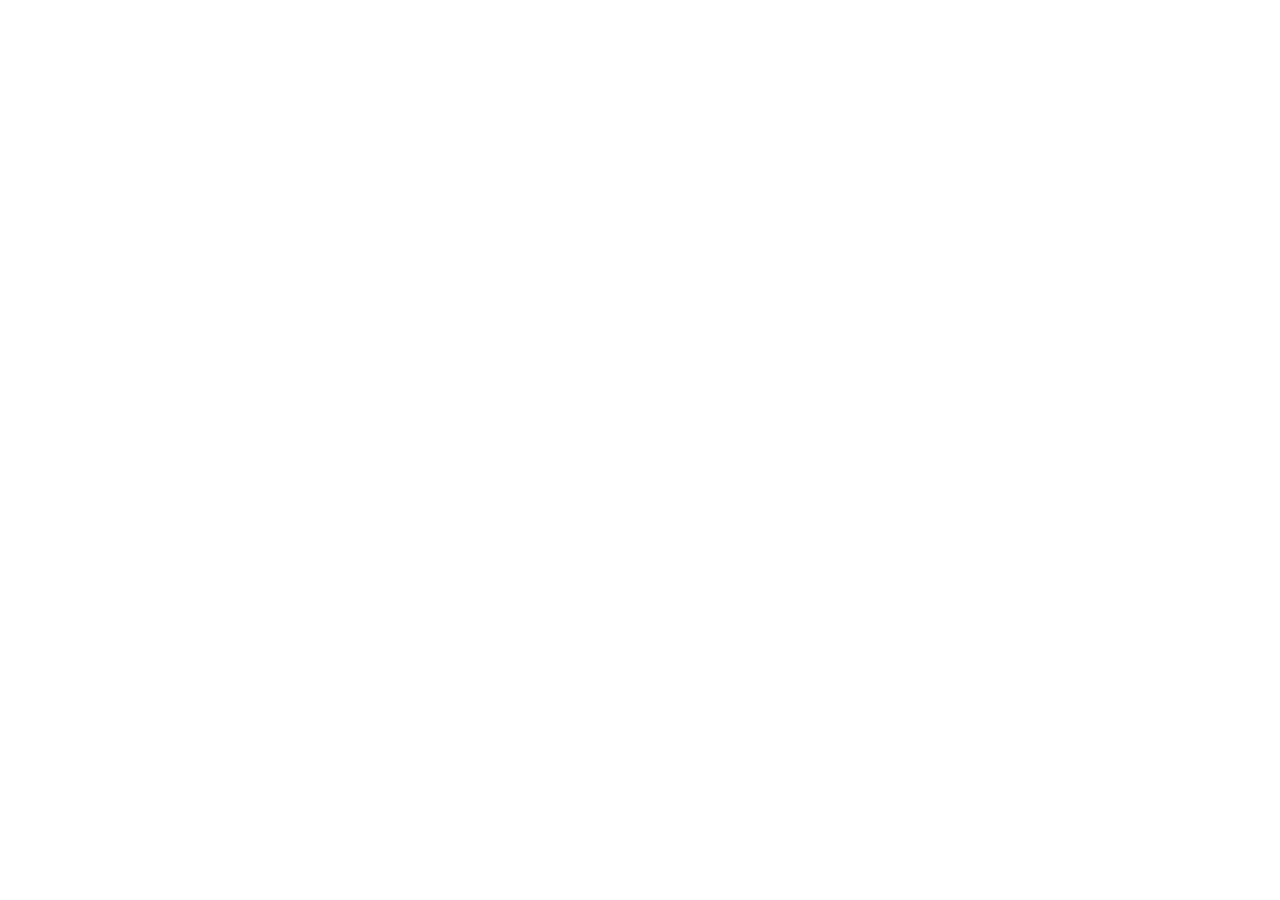
==== commit 16758089: "Add permanent redirect to canonical website" ====
--- a/index.html
+++ b/index.html
@@ -1,456 +1,11 @@
-<!DOCTYPE html>
-<html lang="en" data-theme="ink">
+<!doctype html>
+<html lang="en">
 <head>
-<meta charset="UTF-8" />
-<meta name="viewport" content="width=device-width, initial-scale=1.0" />
-<title>Roman Amangeldiyev — AI Product Builder &amp; Growth</title>
-<meta name="description" content="Roman Amangeldiyev — Growth Specialist at Car Studio AI and computer engineering student building agentic AI products from zero to one." />
-<link rel="icon" type="image/svg+xml" href="assets/favicon.svg" />
-<!-- SEO -->
-<link rel="canonical" href="https://romanamangeldiyev.github.io/" />
-<meta name="robots" content="index, follow" />
-<meta name="author" content="Roman Amangeldiyev" />
-<meta name="google-site-verification" content="Z0dlV5sCwQTFWwFZpipn6gQgQGacBdBtWV0O-WYoceY" />
-<meta name="theme-color" content="#100F0C" />
-<!-- Open Graph -->
-<meta property="og:type" content="website" />
-<meta property="og:locale" content="en_US" />
-<meta property="og:url" content="https://romanamangeldiyev.github.io/" />
-<meta property="og:site_name" content="Roman Amangeldiyev" />
-<meta property="og:title" content="Roman Amangeldiyev — AI Product Builder &amp; Growth" />
-<meta property="og:description" content="Growth Specialist at Car Studio AI, building agentic AI products from zero to one — engineering my way toward CTO." />
-<meta property="og:image" content="https://romanamangeldiyev.github.io/assets/og-image.jpg" />
-<meta property="og:image:width" content="1200" />
-<meta property="og:image:height" content="630" />
-<meta property="og:image:alt" content="Roman Amangeldiyev — AI Product Builder &amp; Growth" />
-<meta name="twitter:card" content="summary_large_image" />
-<meta name="twitter:title" content="Roman Amangeldiyev — AI Product Builder &amp; Growth" />
-<meta name="twitter:description" content="Growth Specialist at Car Studio AI, building agentic AI products from zero to one." />
-<meta name="twitter:image" content="https://romanamangeldiyev.github.io/assets/og-image.jpg" />
-<meta name="twitter:image:alt" content="Roman Amangeldiyev — AI Product Builder &amp; Growth" />
-<link rel="preconnect" href="https://fonts.googleapis.com">
-<link rel="preconnect" href="https://fonts.gstatic.com" crossorigin>
-<link href="https://fonts.googleapis.com/css2?family=Newsreader:ital,opsz,wght@0,6..72,300;0,6..72,400;0,6..72,500;0,6..72,600;1,6..72,300;1,6..72,400;1,6..72,500&amp;family=Space+Grotesk:wght@400;500;600;700&amp;family=JetBrains+Mono:wght@400;500;600&amp;display=swap" rel="stylesheet">
-<link rel="stylesheet" href="styles.css" />
-<script>document.documentElement.classList.add('js');</script>
-<script type="application/ld+json">
-{
-  "@context": "https://schema.org",
-  "@graph": [
-    {
-      "@type": "WebSite",
-      "@id": "https://romanamangeldiyev.github.io/#website",
-      "url": "https://romanamangeldiyev.github.io/",
-      "name": "Roman Amangeldiyev",
-      "publisher": { "@id": "https://romanamangeldiyev.github.io/#person" },
-      "inLanguage": "en"
-    },
-    {
-      "@type": "Person",
-      "@id": "https://romanamangeldiyev.github.io/#person",
-      "name": "Roman Amangeldiyev",
-      "url": "https://romanamangeldiyev.github.io/",
-      "image": "https://romanamangeldiyev.github.io/assets/roman-portrait-cutout.png",
-      "jobTitle": "Growth Specialist",
-      "email": "amangeldiyevroman@gmail.com",
-      "worksFor": {
-        "@type": "Organization",
-        "name": "Car Studio AI"
-      },
-      "affiliation": {
-        "@type": "CollegeOrUniversity",
-        "name": "Bahçeşehir University"
-      },
-      "address": {
-        "@type": "PostalAddress",
-        "addressLocality": "Istanbul",
-        "addressCountry": "TR"
-      },
-      "knowsAbout": ["Agentic AI", "Retrieval-Augmented Generation", "Machine Learning", "Full-Stack Development", "Product Management", "Growth Strategy", "Systems Architecture"],
-      "sameAs": [
-        "https://www.linkedin.com/in/roman-amangeldiyev/",
-        "https://x.com/romanamageldi",
-        "https://www.instagram.com/romanamangeldiyev/",
-        "https://github.com/romanamangeldiyev",
-        "https://medium.com/@romanamangeldiev",
-        "https://medium.com/@tmprogrammer"
-      ]
-    }
-  ]
-}
-</script>
+  <meta charset="utf-8">
+  <title>Roman Amangeldiyev</title>
+  <link rel="canonical" href="https://romanamangeldiyev.com/">
+  <meta http-equiv="refresh" content="0; url=https://romanamangeldiyev.com/">
+  <script>location.replace("https://romanamangeldiyev.com/");</script>
 </head>
-<body>
-
-<header class="nav" id="nav">
-  <div class="wrap nav-inner">
-    <nav class="navlinks">
-      <a href="#about">About</a>
-      <a href="#experience">Experience</a>
-      <a href="#stack">Stack</a>
-      <a href="#writing">Blog</a>
-      <a href="#credentials">Education</a>
-      <a href="#contact">Contact</a>
-    </nav>
-  </div>
-</header>
-
-<main id="top">
-
-  <!-- HERO -->
-  <section class="hero" style="border-top:none;">
-    <div class="wrap">
-      <div class="hero-grid">
-        <div class="hero-text">
-          <div class="kicker-row reveal">
-            <span class="mono">Growth · AI Product Builder</span>
-            <span class="ln"></span>
-          </div>
-          <h1 class="name reveal">Roman<br><span class="last">Amangeldiyev</span></h1>
-          <div class="role-line reveal">
-            <span class="chip">Car Studio AI</span>
-            <span class="sep"></span>
-            <span class="chip">Computer Eng @ BAU</span>
-            <span class="sep"></span>
-            <span class="chip">İstanbul</span>
-          </div>
-          <p class="statement reveal">Building agentic AI products from zero to one — engineering my way toward CTO.</p>
-          <p class="lead reveal">I'm an engineer and product builder who ships. From <b>agentic AI systems</b> and <b>RAG pipelines</b> to full-stack products — I own the technical stack end to end, and I'm building the judgment to lead it at scale.</p>
-          <div class="cta-row reveal">
-            <a class="btn" href="#writing"><span>Read the blog</span> <svg viewBox="0 0 24 24" fill="none" stroke="currentColor" stroke-width="2"><path d="M5 12h14M13 6l6 6-6 6"/></svg></a>
-            <a class="btn ghost" href="#contact">Get in touch</a>
-            <a class="btn ghost" id="cvBtnHero" href="#" target="_blank" rel="noopener" hidden><span>View CV</span> <svg viewBox="0 0 24 24" fill="none" stroke="currentColor" stroke-width="2"><path d="M12 3v12M7 10l5 5 5-5M5 21h14"/></svg></a>
-            <div class="socials">
-              <a class="soc" href="https://www.linkedin.com/in/roman-amangeldiyev/" target="_blank" rel="noopener" aria-label="LinkedIn"><svg viewBox="0 0 24 24" fill="currentColor"><path d="M19 3a2 2 0 0 1 2 2v14a2 2 0 0 1-2 2H5a2 2 0 0 1-2-2V5a2 2 0 0 1 2-2h14zM8.34 18.34V9.99H5.67v8.35h2.67zM7 8.81a1.55 1.55 0 1 0 0-3.1 1.55 1.55 0 0 0 0 3.1zm11.34 9.53v-4.93c0-2.6-1.39-3.81-3.24-3.81a2.8 2.8 0 0 0-2.53 1.39v-1.19h-2.67v8.54h2.67v-4.73c0-1.25.24-2.45 1.78-2.45 1.53 0 1.55 1.43 1.55 2.53v4.65h2.84z"/></svg></a>
-              <a class="soc" href="https://x.com/romanamageldi" target="_blank" rel="noopener" aria-label="X"><svg viewBox="0 0 24 24" fill="currentColor"><path d="M18.9 1.15h3.68l-8.04 9.19L24 22.85h-7.41l-5.8-7.58-6.64 7.58H.46l8.6-9.83L0 1.15h7.6l5.24 6.93 6.06-6.93zm-1.29 19.5h2.04L6.48 3.24H4.29l13.32 17.4z"/></svg></a>
-              <a class="soc" href="https://www.instagram.com/romanamangeldiyev/" target="_blank" rel="noopener" aria-label="Instagram"><svg viewBox="0 0 24 24" fill="none" stroke="currentColor" stroke-width="2"><rect x="3" y="3" width="18" height="18" rx="5"/><circle cx="12" cy="12" r="4"/><circle cx="17.5" cy="6.5" r="1" fill="currentColor" stroke="none"/></svg></a>
-              <a class="soc" href="mailto:amangeldiyevroman@gmail.com" aria-label="Email"><svg viewBox="0 0 24 24" fill="none" stroke="currentColor" stroke-width="2"><rect x="3" y="5" width="18" height="14" rx="2"/><path d="m3 7 9 6 9-6"/></svg></a>
-            </div>
-          </div>
-        </div>
-        <div class="portrait reveal">
-          <div class="frame">
-            <img src="assets/roman-portrait-cutout.png" width="760" height="950" alt="Roman Amangeldiyev" fetchpriority="high" decoding="async" onload="this.closest('.portrait').classList.add('img-loaded')" />
-          </div>
-        </div>
-      </div>
-    </div>
-  </section>
-
-  <!-- ABOUT -->
-  <section id="about">
-    <div class="wrap">
-      <div class="sec-head reveal">
-        <div class="sec-num">01 — About</div>
-        <div>
-          <h2 class="sec-title">Engineer first.<br><em>Founder by instinct.</em></h2>
-        </div>
-      </div>
-      <div class="about-grid">
-        <div class="sec-num reveal" style="opacity:.0;"></div>
-        <div class="about-body">
-          <p class="pullquote reveal">I'd rather build the thing than talk about building the thing.</p>
-          <p class="reveal">I'm a computer engineering student at Bahçeşehir University and a Growth Specialist at <b style="color:var(--ink)">Car Studio AI</b>, where I help take an AI product to market. My focus is the frontier — machine learning, generative AI, and full-stack systems — and the messy, rewarding work of turning an idea into something people can actually use.</p>
-          <p class="reveal">I've shipped, I've shut things down, and I've learned more from the failures than the wins. I co-founded an AI fintech, owned its entire technical stack, and watched it teach me what product-market fit really costs. That's the path I'm on: build, lead the engineering, and grow into the founder-CTO who can do both.</p>
-          <div class="facts reveal">
-            <div class="fact"><div class="n">2026</div><div class="l">Joined Car Studio AI</div></div>
-            <div class="fact"><div class="n">∞</div><div class="l">Shipping mode</div></div>
-          </div>
-        </div>
-      </div>
-    </div>
-  </section>
-
-  <!-- EXPERIENCE -->
-  <section id="experience">
-    <div class="wrap">
-      <div class="sec-head reveal">
-        <div class="sec-num">02 — Experience</div>
-        <div>
-          <h2 class="sec-title">Where I've <em>built</em></h2>
-          <p class="sec-intro">Founding, engineering, and community work — from AI products and fintech to student tech orgs across İstanbul.</p>
-        </div>
-      </div>
-      <div class="work-list">
-
-        <div class="role reveal">
-          <div class="when">Aug 2026 — Present<span class="yrs">1 mo · İstanbul · On-site</span></div>
-          <div class="main">
-            <h3>Growth Specialist</h3>
-            <div class="org">Car Studio AI <span class="badge">Full-time</span></div>
-            <p class="desc">Driving growth for an AI product — acquisition, activation, and go-to-market experiments, run with the engineering context to build what growth needs.</p>
-            <div class="tags"><span>Growth Strategy</span><span>Go-to-Market</span><span>AI Products</span></div>
-          </div>
-          <div class="stamp">Now</div>
-        </div>
-
-        <div class="role reveal">
-          <div class="when">Mar 2026 — Jun 2026<span class="yrs">4 mos · İstanbul</span></div>
-          <div class="main">
-            <h3>AI Product Manager</h3>
-            <div class="org">Digital Brain Technologies <span class="badge">Internship</span></div>
-            <p class="desc">Drove AI product work — bridging engineering and strategy to ship intelligent features.</p>
-            <div class="tags"><span>Artificial Intelligence (AI)</span><span>Project Management</span></div>
-          </div>
-          <div class="stamp muted">2026</div>
-        </div>
-
-        <div class="role reveal">
-          <div class="when">Oct 2025 — Present<span class="yrs">11 mos · İstanbul · On-site</span></div>
-          <div class="main">
-            <h3>Technical Team Member</h3>
-            <div class="org">GDG on Campus Bahçeşehir University <span class="badge">Part-time</span></div>
-            <p class="desc">Contributing to technical workshops and developer-community projects on campus.</p>
-          </div>
-          <div class="stamp">Now</div>
-        </div>
-
-        <div class="role reveal">
-          <div class="when">Sep 2025 — Present<span class="yrs">1 yr · İstanbul · On-site</span></div>
-          <div class="main">
-            <h3>Organization Team Member</h3>
-            <div class="org">BAU Startup Society <span class="badge">Part-time</span></div>
-            <p class="desc">Organized and coordinated startup summits, competitions, and sector-oriented events. Managed event operations, communication, and participant coordination — connecting students with startups and industry leaders.</p>
-            <div class="tags"><span>Event Operations</span><span>Communication</span></div>
-          </div>
-          <div class="stamp">Now</div>
-        </div>
-
-        <div class="role reveal">
-          <div class="when">Sep 2025 — Nov 2025<span class="yrs">3 mos · İstanbul · Remote</span></div>
-          <div class="main">
-            <h3>Co-founder &amp; Founding Engineer</h3>
-            <div class="org">Allincome <span class="badge">Full-time</span></div>
-            <p class="desc">An AI-powered fintech unifying the incomes of freelancers and creators on a single platform, with AI-driven analysis and actionable recommendations. I owned the entire technical stack — system architecture, data infrastructure, AI components, and end-to-end product development. (Failed)</p>
-            <div class="tags"><span>Full-Stack Development</span><span>Agentic AI Development</span><span>System Architecture</span><span>Data Infrastructure</span></div>
-          </div>
-          <div class="stamp muted">Closed</div>
-        </div>
-
-        <div class="role reveal">
-          <div class="when">Oct 2024 — May 2025<span class="yrs">8 mos · İstanbul</span></div>
-          <div class="main">
-            <h3>Board Member</h3>
-            <div class="org">TEDxBahçeşehir University <span class="badge">Part-time</span></div>
-            <p class="desc">Helped lead operations and communication for the university's TEDx events.</p>
-            <div class="tags"><span>Operations Management</span><span>Communication</span></div>
-          </div>
-          <div class="stamp muted">2024–25</div>
-        </div>
-
-        <div class="role reveal">
-          <div class="when">Jan 2023 — Jan 2024<span class="yrs">1 yr 1 mo · Turkmenistan</span></div>
-          <div class="main">
-            <h3>Writer | Content Creator</h3>
-            <div class="org">Medium <span class="badge">Part-time</span></div>
-            <p class="desc">Wrote and published essays on programming, building, and personal growth.</p>
-            <div class="tags"><span>Creative Writing</span></div>
-          </div>
-          <div class="stamp muted">2023–24</div>
-        </div>
-
-      </div>
-    </div>
-  </section>
-
-  <!-- STACK -->
-  <section id="stack">
-    <div class="wrap">
-      <div class="sec-head reveal">
-        <div class="sec-num">03 — Stack</div>
-        <div>
-          <h2 class="sec-title">What I <em>build with</em></h2>
-          <p class="sec-intro">A builder's toolkit — deep enough to architect systems, broad enough to ship the whole product.</p>
-        </div>
-      </div>
-      <div class="stack-grid">
-        <div class="sec-num reveal" style="opacity:0;"></div>
-        <div>
-          <div class="cap-grid reveal">
-            <div class="cap"><div class="ci">/ 01</div><h3>Agentic AI</h3><p>Designing autonomous agents and multi-step reasoning systems that act, not just answer.</p></div>
-            <div class="cap"><div class="ci">/ 02</div><h3>Retrieval-Augmented Generation</h3><p>Grounding models in real data — retrieval pipelines, embeddings, and knowledge systems.</p></div>
-            <div class="cap"><div class="ci">/ 03</div><h3>Full-Stack Development</h3><p>From data layer to interface — shipping complete products, not just prototypes.</p></div>
-            <div class="cap"><div class="ci">/ 04</div><h3>ML &amp; Data</h3><p>Machine learning and data engineering foundations, applied to real product problems.</p></div>
-            <div class="cap"><div class="ci">/ 05</div><h3>Product Management</h3><p>Turning capability into roadmap — scope, prioritize, and decide what's worth building.</p></div>
-            <div class="cap"><div class="ci">/ 06</div><h3>Systems Architecture</h3><p>Owning the technical direction — the structure under everything that scales.</p></div>
-          </div>
-        </div>
-      </div>
-    </div>
-  </section>
-
-  <!-- WRITING -->
-  <section id="writing">
-    <div class="wrap">
-      <div class="sec-head reveal">
-        <div class="sec-num">04 — Blog</div>
-        <div>
-          <h2 class="sec-title">Medium <em>Blogs</em></h2>
-          <p class="sec-intro">Writing about programming, building, and the challenges that change you — published on Medium.</p>
-        </div>
-      </div>
-      <div class="writing-grid">
-        <div class="sec-num reveal" style="opacity:0;"></div>
-        <div class="posts">
-          <a class="post reveal" href="https://medium.com/@tmprogrammer" target="_blank" rel="noopener">
-            <span class="idx">/01</span>
-            <div><h3>Programming World</h3><div class="pm">Medium · May 2023 · Essay</div></div>
-            <span class="arr"><svg viewBox="0 0 24 24" fill="none" stroke="currentColor" stroke-width="2"><path d="M7 17 17 7M8 7h9v9"/></svg></span>
-          </a>
-          <a class="post reveal" href="https://medium.com/@romanamangeldiev" target="_blank" rel="noopener">
-            <span class="idx">/02</span>
-            <div><h3>Life-Changing Challenge</h3><div class="pm">Medium · May 2022 · Essay</div></div>
-            <span class="arr"><svg viewBox="0 0 24 24" fill="none" stroke="currentColor" stroke-width="2"><path d="M7 17 17 7M8 7h9v9"/></svg></span>
-          </a>
-        </div>
-      </div>
-    </div>
-  </section>
-
-  <!-- CREDENTIALS -->
-  <section id="credentials">
-    <div class="wrap">
-      <div class="sec-head reveal">
-        <div class="sec-num">05 — Education</div>
-        <div>
-          <h2 class="sec-title">Education &amp; <em>certifications</em></h2>
-        </div>
-      </div>
-      <div class="cred-wrap reveal">
-
-        <div class="edu-group-label"><span class="gl">01 · University</span><span class="ln"></span><span class="gn">2024 — 2028</span></div>
-        <div class="edu-track">
-          <div class="edu-step">
-            <div class="el"><div class="step-num">BSc · In progress</div><div class="yr">2024 — 2028</div></div>
-            <div>
-              <div class="t">Bahçeşehir University</div>
-              <div class="meta"><span>BSc, Computer Engineering</span><span>100% English</span><span>İstanbul, Türkiye</span></div>
-              <div class="s">Studying computer engineering from the fundamentals to the frontier — algorithms, data structures, operating systems, databases, and software architecture — taught entirely in English. This is the theoretical foundation behind the agentic AI and full-stack products I build.</div>
-            </div>
-          </div>
-        </div>
-
-        <div class="edu-group-label"><span class="gl">02 · School</span><span class="ln"></span><span class="gn">2021</span></div>
-        <div class="edu-track">
-          <div class="edu-step">
-            <div class="el"><div class="step-num">High School</div><div class="yr">Graduated 2021</div></div>
-            <div>
-              <div class="t">N2 School</div>
-              <div class="meta"><span>Mathematics &amp; Computer Science</span><span>100 / 100</span><span>Turkmenistan</span></div>
-              <div class="s">A selective school focused on mathematics and computer science, where I first started programming and competing. Graduated with a perfect 100 / 100 average.</div>
-            </div>
-          </div>
-        </div>
-
-        <div class="edu-group-label"><span class="gl">03 · Certifications</span><span class="ln"></span><span class="gn">2023 — 2025</span></div>
-        <div class="edu-track">
-          <div class="edu-step">
-            <div class="el"><div class="step-num">Certificate</div><div class="yr">2025</div></div>
-            <div>
-              <div class="t">Product Management Bootcamp</div>
-              <div class="meta"><span>Coderspace</span><span>2025</span></div>
-              <div class="s">Intensive program on product strategy, discovery, roadmapping, and shipping user-centered products end to end.</div>
-            </div>
-          </div>
-          <div class="edu-step">
-            <div class="el"><div class="step-num">Certificate</div><div class="yr">2024</div></div>
-            <div>
-              <div class="t">Machine Learning Engineer Path</div>
-              <div class="meta"><span>Miuul</span><span>2024</span></div>
-              <div class="s">Full ML engineering track — data preprocessing, feature engineering, model training, evaluation, and deployment.</div>
-            </div>
-          </div>
-          <div class="edu-step">
-            <div class="el"><div class="step-num">Certificate</div><div class="yr">2024</div></div>
-            <div>
-              <div class="t">Data Scientist Path</div>
-              <div class="meta"><span>Miuul</span><span>2024</span></div>
-              <div class="s">Applied data science with Python — statistics, exploratory analysis, and building predictive models from real datasets.</div>
-            </div>
-          </div>
-          <div class="edu-step">
-            <div class="el"><div class="step-num">Certificate</div><div class="yr">2023</div></div>
-            <div>
-              <div class="t">Full Stack Web Development</div>
-              <div class="meta"><span>Nimble</span><span>2023</span></div>
-              <div class="s">Building complete web applications across front-end and back-end — from interface to database and APIs.</div>
-            </div>
-          </div>
-          <div class="edu-step">
-            <div class="el"><div class="step-num">Certificate</div><div class="yr">2023</div></div>
-            <div>
-              <div class="t">Visual &amp; Audio Storytelling</div>
-              <div class="meta"><span>Superpeer · Barış Özcan</span><span>2023</span></div>
-              <div class="s">Crafting compelling visual and audio narratives — storytelling structure, editing, and presentation.</div>
-            </div>
-          </div>
-        </div>
-
-        <div class="honors">
-          <div class="honors-head">
-            <span class="hk">Recognition</span>
-            <h3>Honors &amp; <em>awards</em></h3>
-          </div>
-          <div class="honors-grid">
-            <div class="honor-card">
-              <div class="hy" aria-hidden="true">'21</div>
-              <div class="star" aria-hidden="true">★</div>
-              <div class="ht">Sustainable Future</div>
-              <div class="hs">Turkmenistan Ministry of Education · 2021</div>
-            </div>
-            <div class="honor-card">
-              <div class="hy" aria-hidden="true">'20</div>
-              <div class="star" aria-hidden="true">★</div>
-              <div class="ht">Programming Contest</div>
-              <div class="hs">Turkmenistan Ministry of Education · 2020</div>
-            </div>
-          </div>
-        </div>
-      </div>
-    </div>
-  </section>
-
-  <!-- CONTACT -->
-  <section id="contact" class="contact">
-    <div class="wrap">
-      <div class="contact-grid">
-        <div class="sec-num reveal">06 — Contact</div>
-        <div>
-          <h2 class="contact-big reveal">Let's build<br><em>something real.</em></h2>
-          <p class="contact-sub reveal">Founding-engineer roles, AI product work, or a sharp idea worth shipping — if you're building at the frontier, I want to hear about it.</p>
-          <div class="contact-actions reveal">
-            <a class="email-link" href="mailto:amangeldiyevroman@gmail.com">amangeldiyevroman@gmail.com</a>
-          </div>
-          <div class="cta-row reveal" style="margin-top:32px;">
-            <a class="btn" href="mailto:amangeldiyevroman@gmail.com"><span>Email me</span> <svg viewBox="0 0 24 24" fill="none" stroke="currentColor" stroke-width="2"><path d="M5 12h14M13 6l6 6-6 6"/></svg></a>
-            <a class="btn ghost" id="cvBtnContact" href="#" target="_blank" rel="noopener" hidden><span>View CV</span> <svg viewBox="0 0 24 24" fill="none" stroke="currentColor" stroke-width="2"><path d="M12 3v12M7 10l5 5 5-5M5 21h14"/></svg></a>
-            <div class="socials">
-              <a class="soc" href="https://www.linkedin.com/in/roman-amangeldiyev/" target="_blank" rel="noopener" aria-label="LinkedIn"><svg viewBox="0 0 24 24" fill="currentColor"><path d="M19 3a2 2 0 0 1 2 2v14a2 2 0 0 1-2 2H5a2 2 0 0 1-2-2V5a2 2 0 0 1 2-2h14zM8.34 18.34V9.99H5.67v8.35h2.67zM7 8.81a1.55 1.55 0 1 0 0-3.1 1.55 1.55 0 0 0 0 3.1zm11.34 9.53v-4.93c0-2.6-1.39-3.81-3.24-3.81a2.8 2.8 0 0 0-2.53 1.39v-1.19h-2.67v8.54h2.67v-4.73c0-1.25.24-2.45 1.78-2.45 1.53 0 1.55 1.43 1.55 2.53v4.65h2.84z"/></svg></a>
-              <a class="soc" href="https://x.com/romanamageldi" target="_blank" rel="noopener" aria-label="X"><svg viewBox="0 0 24 24" fill="currentColor"><path d="M18.9 1.15h3.68l-8.04 9.19L24 22.85h-7.41l-5.8-7.58-6.64 7.58H.46l8.6-9.83L0 1.15h7.6l5.24 6.93 6.06-6.93zm-1.29 19.5h2.04L6.48 3.24H4.29l13.32 17.4z"/></svg></a>
-              <a class="soc" href="https://www.instagram.com/romanamangeldiyev/" target="_blank" rel="noopener" aria-label="Instagram"><svg viewBox="0 0 24 24" fill="none" stroke="currentColor" stroke-width="2"><rect x="3" y="3" width="18" height="18" rx="5"/><circle cx="12" cy="12" r="4"/><circle cx="17.5" cy="6.5" r="1" fill="currentColor" stroke="none"/></svg></a>
-            </div>
-          </div>
-        </div>
-      </div>
-    </div>
-  </section>
-</main>
-
-<footer>
-  <div class="wrap foot-inner">
-    <div class="l">© <span id="yr"></span> Roman Amangeldiyev — İstanbul</div>
-    <div class="r">
-      <a href="https://www.linkedin.com/in/roman-amangeldiyev/" target="_blank" rel="noopener">LinkedIn</a>
-      <a href="https://x.com/romanamageldi" target="_blank" rel="noopener">X</a>
-      <a href="https://www.instagram.com/romanamangeldiyev/" target="_blank" rel="noopener">Instagram</a>
-    </div>
-  </div>
-</footer>
-
-<button type="button" class="to-top" id="toTop" aria-label="Back to top" title="Back to top">
-  <svg viewBox="0 0 24 24" fill="none" stroke="currentColor" stroke-width="2"><path d="M12 19V5M5 12l7-7 7 7"/></svg>
-</button>
-
-<script src="script.js" defer></script>
-</body>
-</html>
+<body><a href="https://romanamangeldiyev.com/">romanamangeldiyev.com</a></body>
+</html>
